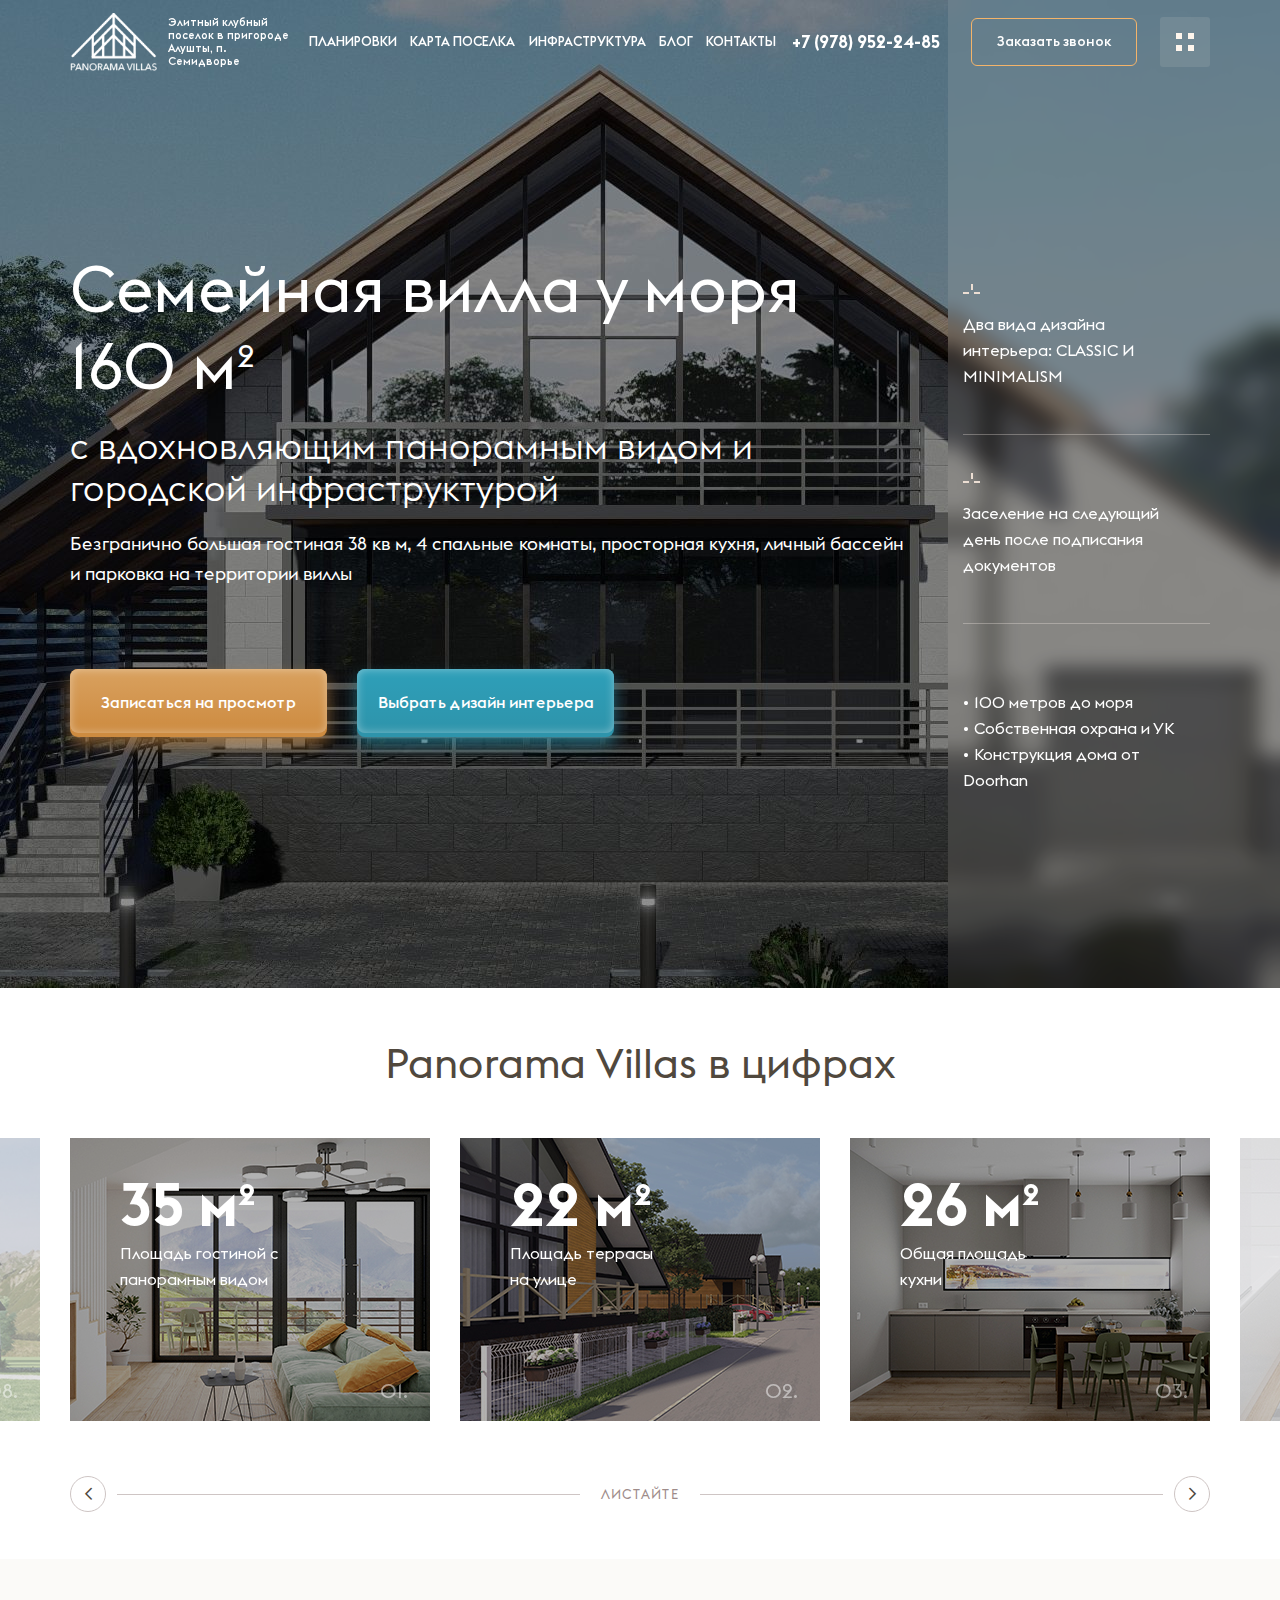
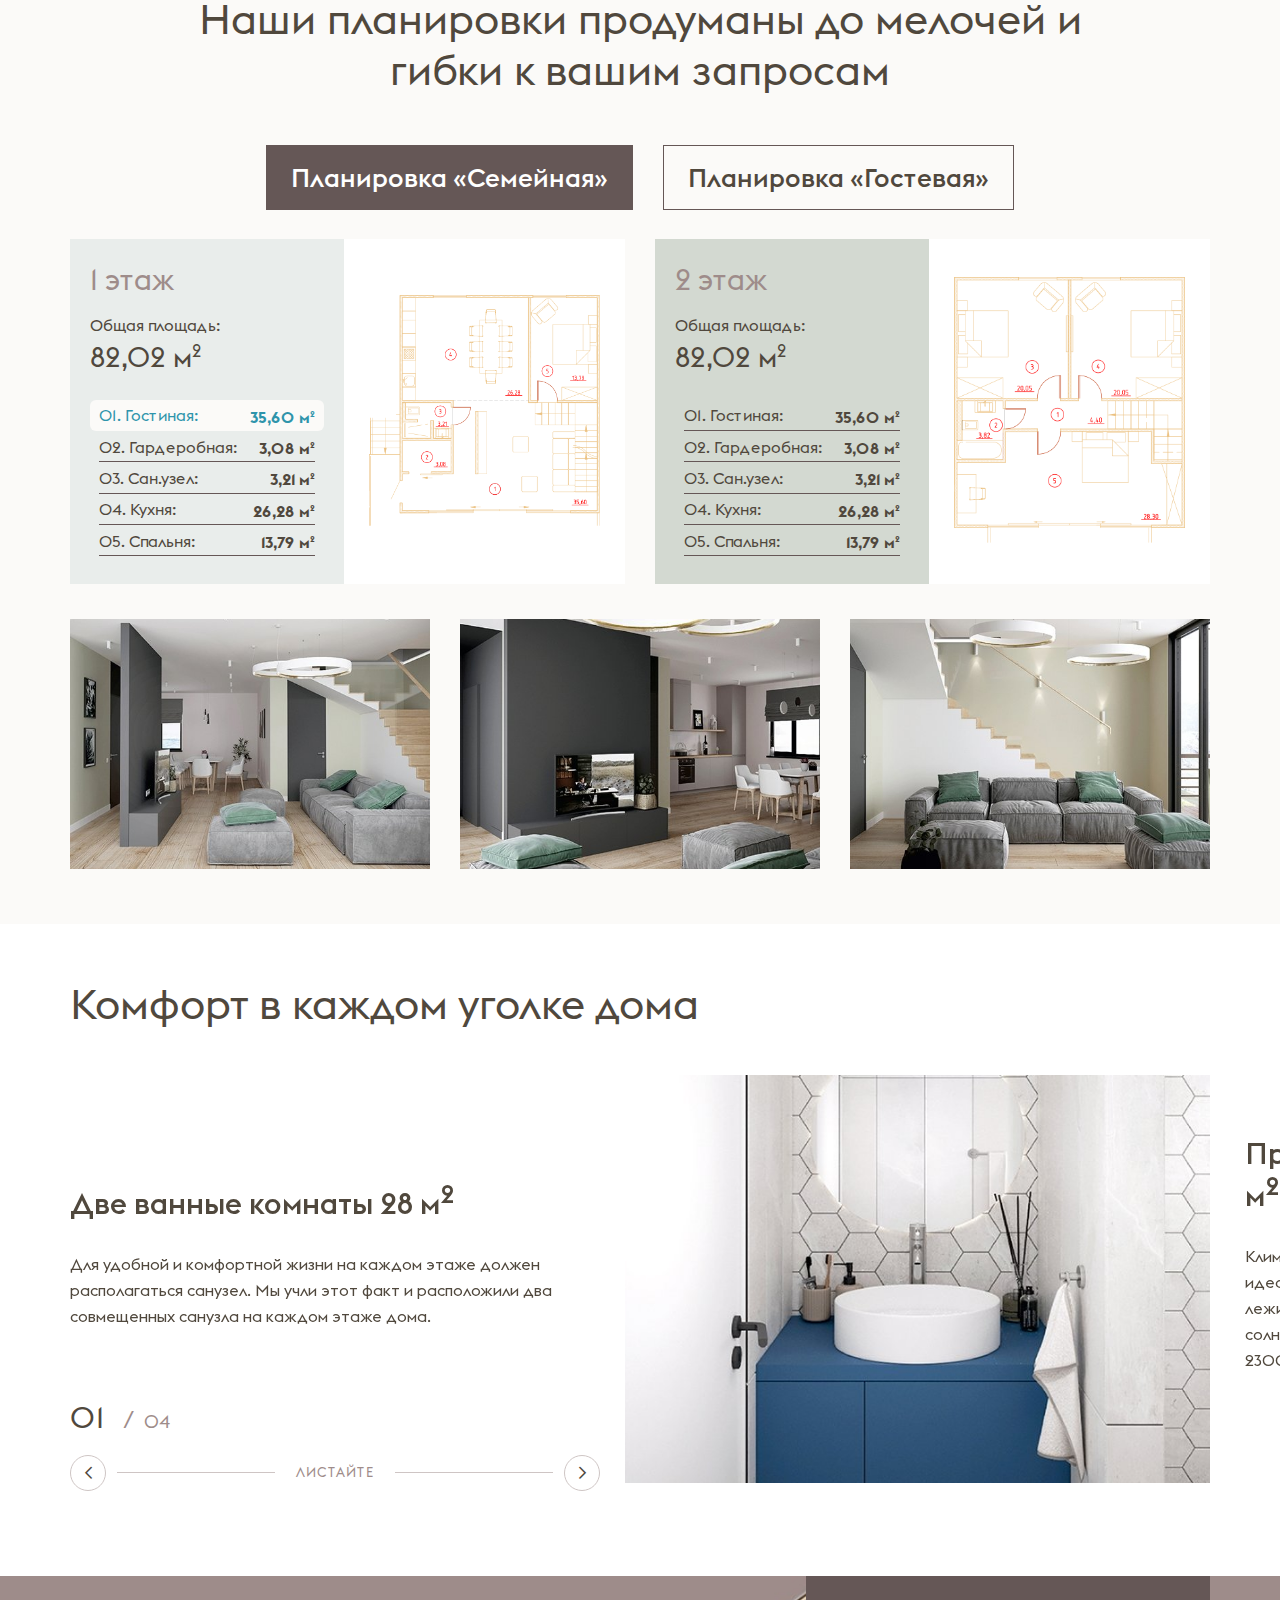
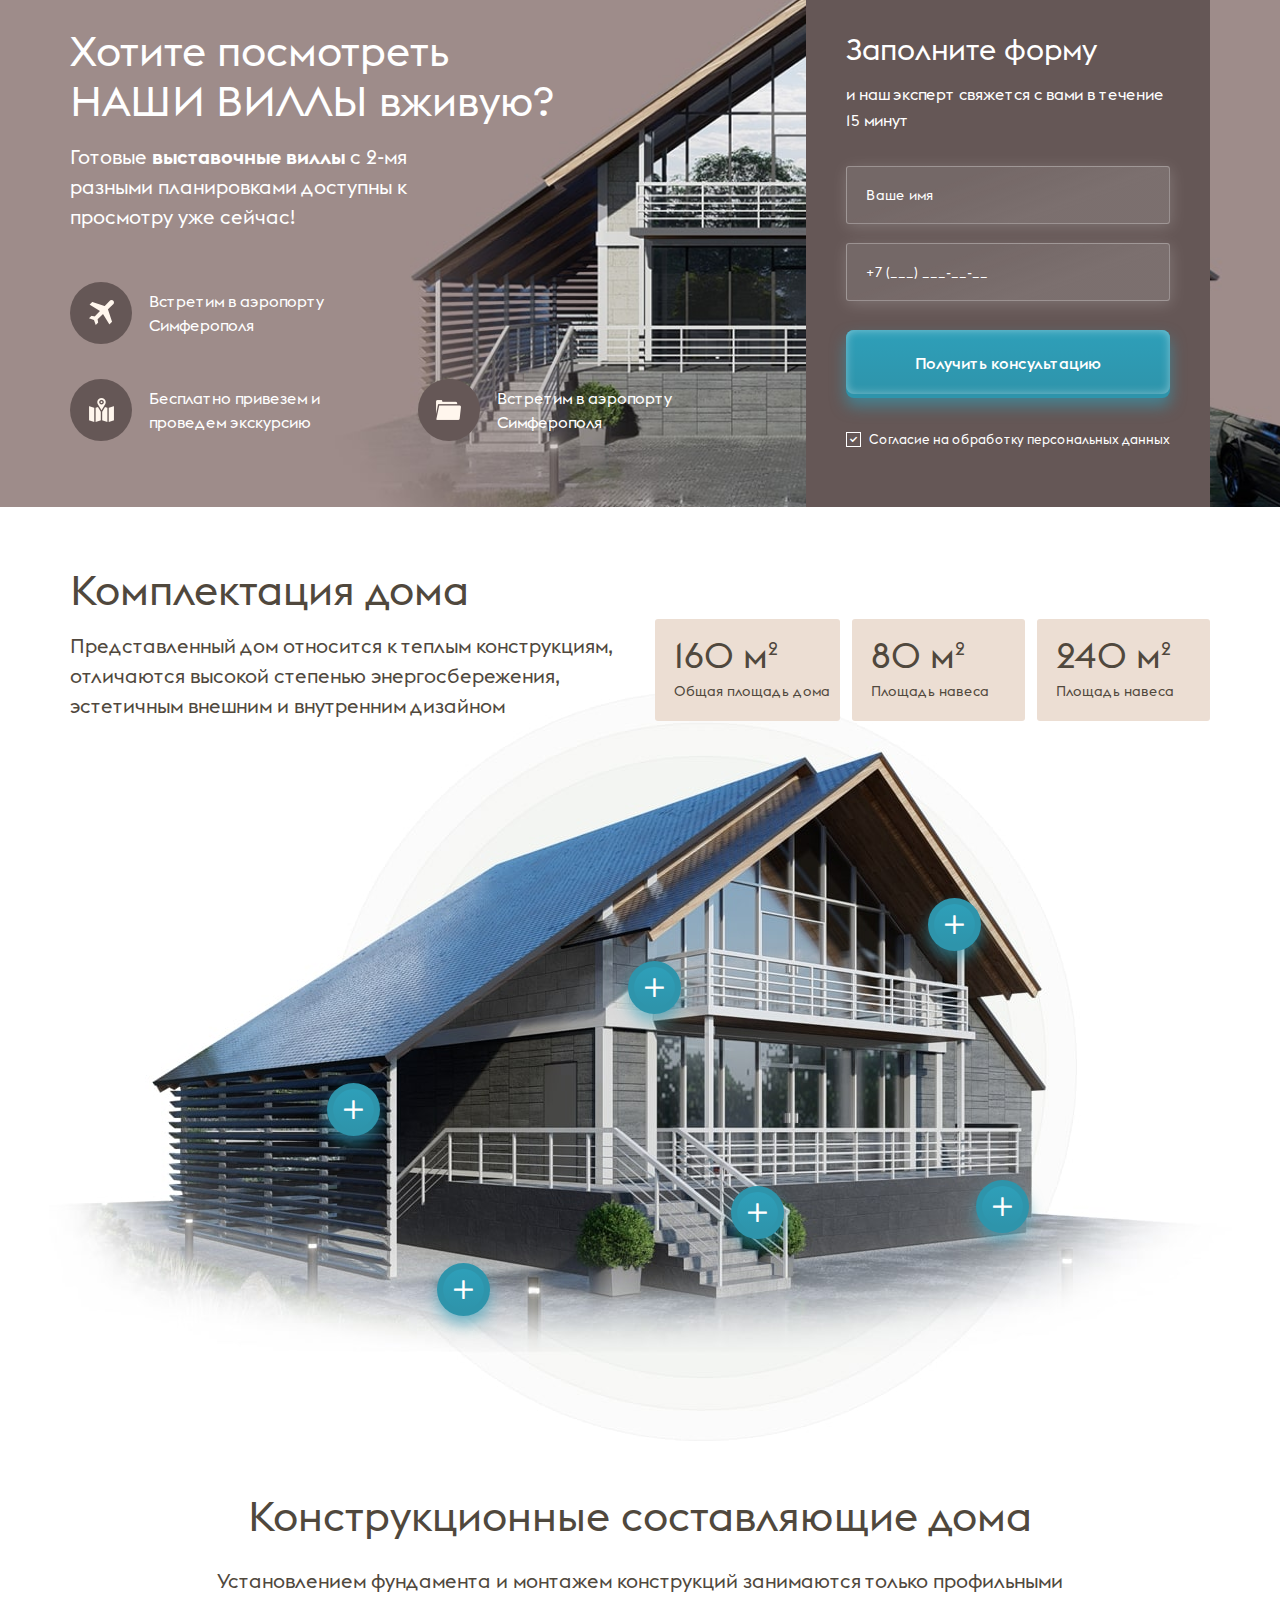
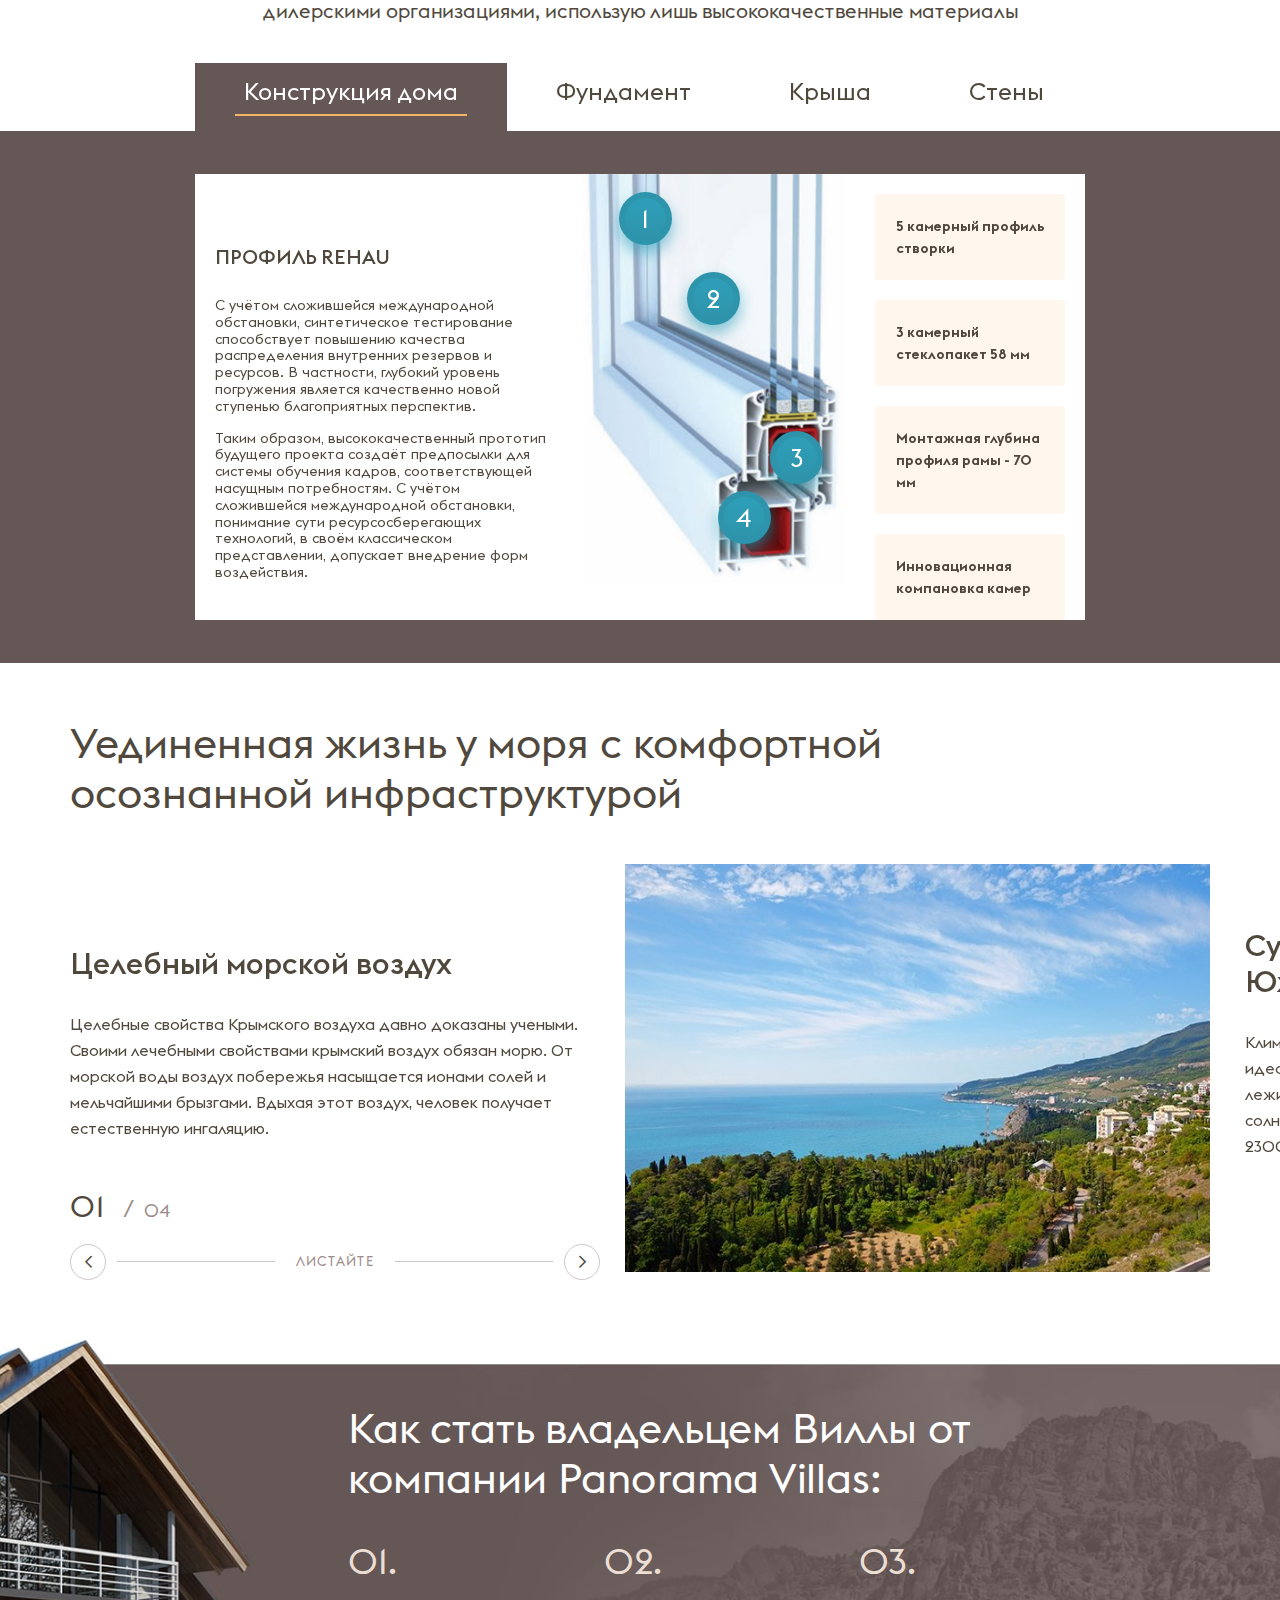
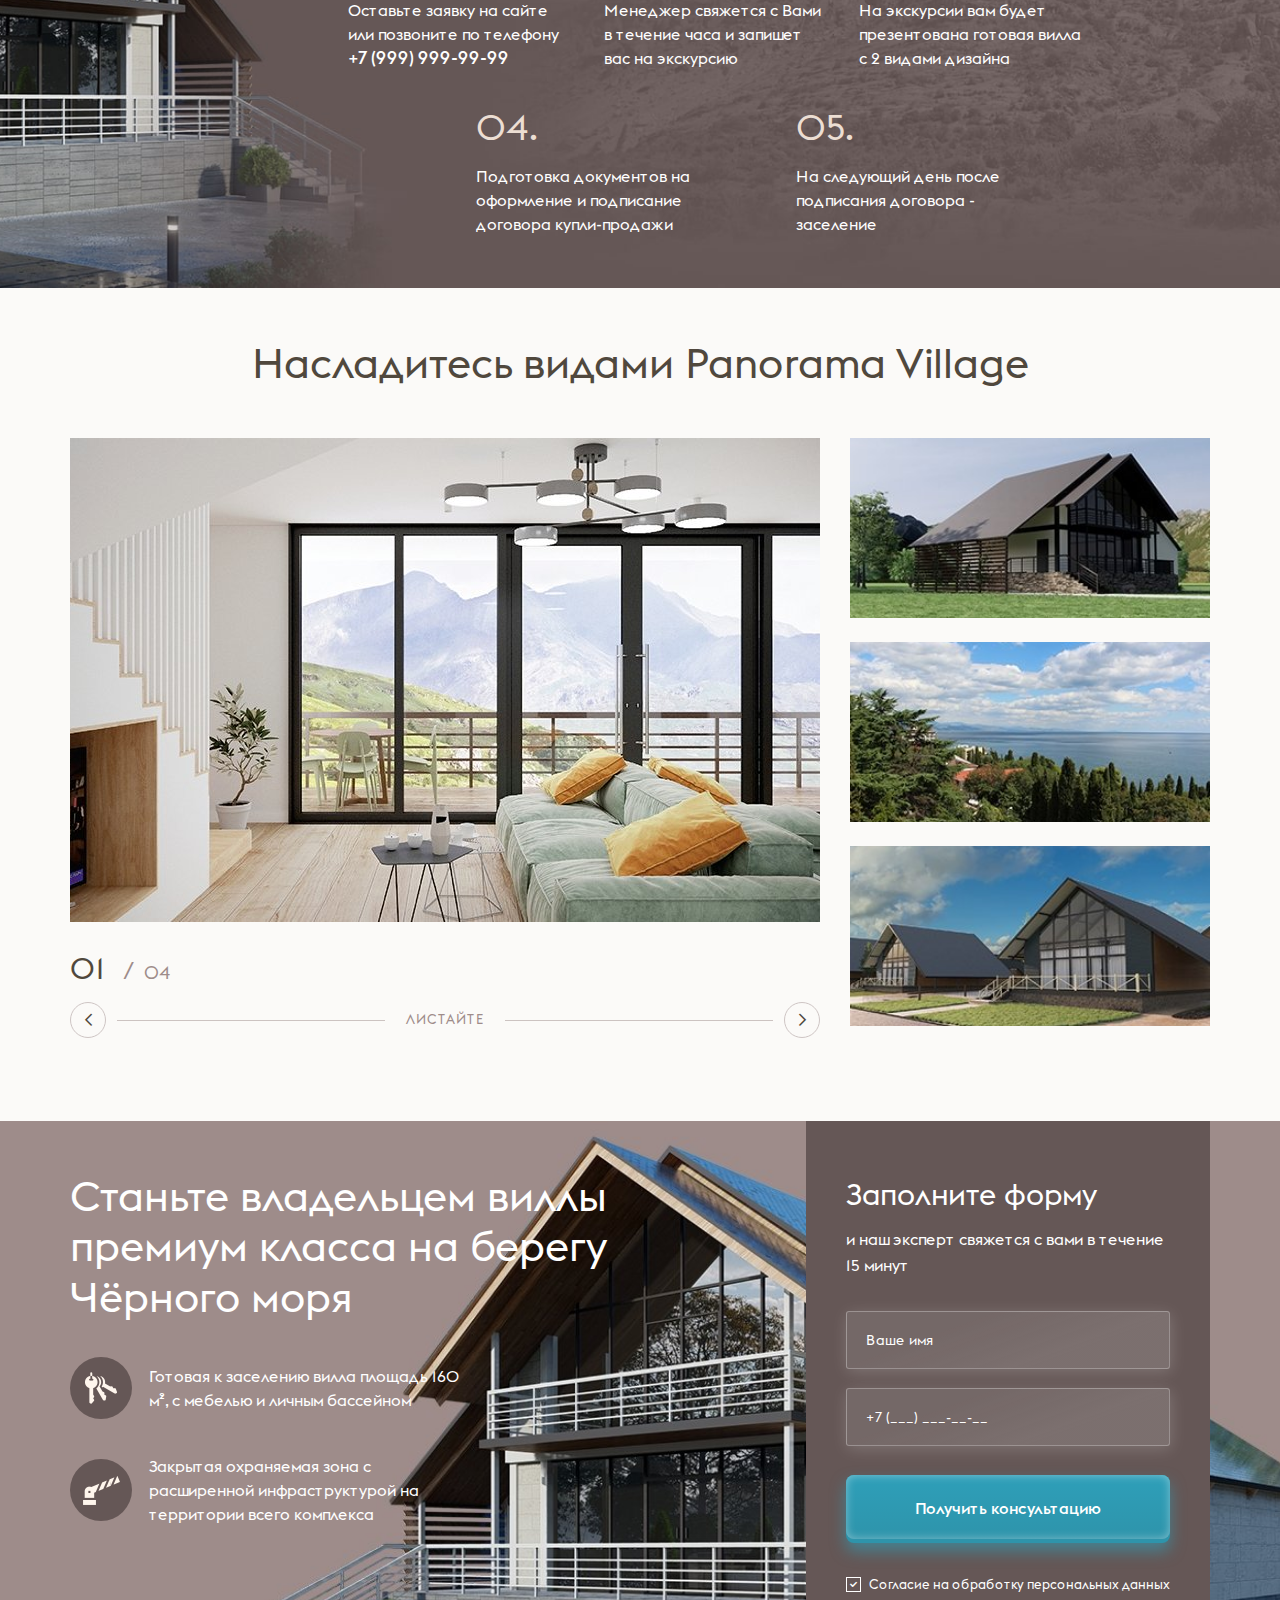
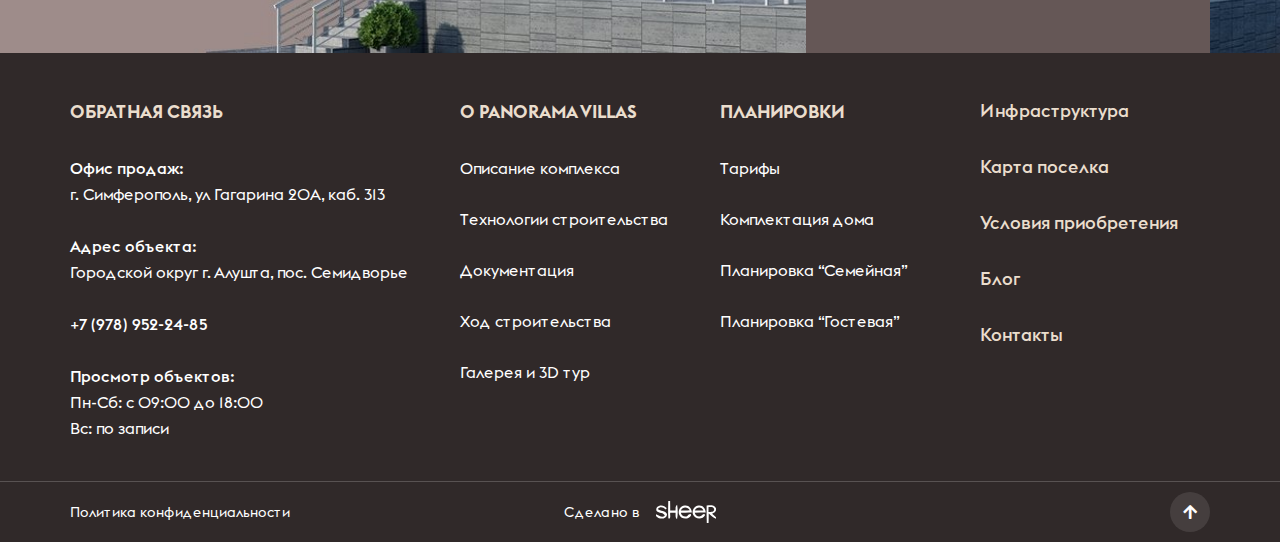
==== infrastructure.html @ 4f62ec27 "Add files via upload" ====
<!DOCTYPE html>
<!--[if lt IE 7]><html lang="ru" class="lt-ie9 lt-ie8 lt-ie7"><![endif]-->
<!--[if IE 7]><html lang="ru" class="lt-ie9 lt-ie8"><![endif]-->
<!--[if IE 8]><html lang="ru" class="lt-ie9"><![endif]-->
<!--[if gt IE 8]><!-->
<html lang="ru">
<!--<![endif]-->
<head>
	<meta charset="utf-8" />
	<title>Заголовок</title>
	<meta name="description" content="" />
	<meta http-equiv="X-UA-Compatible" content="IE=edge" />
	<meta name="viewport" content="width=device-width, initial-scale=1.0" />
	<link rel="shortcut icon" href="favicon.png" />
	<link rel="stylesheet" href="libs/bootstrap/bootstrap-grid.css" />
	<link rel="stylesheet" href="libs/fontawesome-free-5.12.0-web/css/all.min.css" />
	<link rel="stylesheet" href="libs/fancybox/jquery.fancybox.css" />
	<link rel="stylesheet" href="libs/countdown/jquery.countdown.css" />
	<link rel="stylesheet" href="libs/slick-1.5.9/slick/slick.css" />
	<link rel="stylesheet" href="libs/slick-1.5.9/slick/slick-theme.css" />
	<link rel="stylesheet" href="css/fonts.css" />
	<link rel="stylesheet" href="css/main.css?ver=1.4" />
	<link rel="stylesheet" href="css/media.css?ver=1.4" />
</head>
<body>

	<div class="wrapper">

		<header class="header default">
			<div class="container">
				<div class="header__wrap">
					<div class="logo-wrap"> 
						<a href="#" class="logo">
							<img src="img/logo.png" alt="alt">
						</a>
						<div class="logo-descr">Элитный клубный поселок в пригороде Алушты, п. Семидворье</div>
					</div>
					<ul class="menu">
						<li><a href="#">Планировки</a></li>
						<li><a href="#">Карта поселка</a></li>
						<li><a href="#">Инфраструктура</a></li>
						<li><a href="#">Блог</a></li>
						<li><a href="#">Контакты</a></li>
					</ul>
					<a href="tel:+79789522485" class="phone-main"><i class="fas fa-phone"></i>+7 (978) 952-24-85</a>
					<div class="header__right">
						<a href="#callback" class="btn-simple fancybox">Заказать звонок</a>
						<a href="#" class="btn-menu">
							<span class="btn-menu__dot"></span>
							<span class="btn-menu__dot"></span>
							<span class="btn-menu__dot"></span>
							<span class="btn-menu__dot"></span>
						</a>
					</div>
				</div>
			</div>
		</header>

		<div class="billbord billbord_infrastructure">
			<div class="container">
				<div class="row align-items-center">
					<div class="col-xl-9 col-lg-8">
						<div class="billbord__left">
							<div class="title-big">Семейная вилла у моря <br>160 м<sup>2</sup></div>
							<div class="descr-big">с вдохновляющим панорамным видом и городской инфраструктурой</div>
							<div class="billbord__descr">Безгранично большая гостиная 38 кв м, 4 спальные комнаты, просторная кухня, личный бассейн и парковка на территории виллы</div>
							<div class="billbord__buttons">
								<a href="#" class="btn-main btn-main_page">Записаться на просмотр</a>
								<a href="#" class="btn-main">Выбрать дизайн интерьера</a>
							</div>
						</div>
					</div>
					<div class="col-xl-3 col-lg-4">
						<div class="billbord-sidebar">
							<div class="billbord-sidebar__item">Два вида дизайна интерьера: CLASSIC И MINIMALISM</div>
							<div class="billbord-sidebar__item">Заселение на следующий день после подписания документов</div>
							<div class="billbord-sidebar__item">
								<ul>
									<li>100 метров до моря</li>
									<li>Собственная охрана и УК</li>
									<li>Конструкция дома от Doorhan</li>
								</ul>
							</div>
						</div>
					</div>
				</div>
			</div>
		</div>

		<div class="numbers numbers_infrastructure">
			<div class="container">
				<div class="title-section title-section_center">Panorama Villas в цифрах</div>
			</div>
			<ul class="slider-numbers">
				<li>
					<div class="item-number">
						<img src="img/number3_1.jpg" alt="alt">
						<div class="item-number__content">
							<div class="item-number__title">22 м<sup>2</sup></div>
							<div class="item-number__text">Площадь террасы на улице</div>
						</div>
						<div class="item-number__number">02.</div>
					</div>
				</li>
				<li>
					<div class="item-number">
						<img src="img/number4_1.jpg" alt="alt">
						<div class="item-number__content">
							<div class="item-number__title">26 м<sup>2</sup></div>
							<div class="item-number__text">Общая площадь кухни</div>
						</div>
						<div class="item-number__number">03.</div>
					</div>
				</li>
				<li>
					<div class="item-number">
						<img src="img/number5_1.jpg" alt="alt">
						<div class="item-number__content">
							<div class="item-number__title">2</div>
							<div class="item-number__text">Санузла, по одному на каждом этаже</div>
						</div>
						<div class="item-number__number">04.</div>
					</div>
				</li>
				<li>
					<div class="item-number">
						<img src="img/number1.jpg" alt="alt">
						<div class="item-number__content">
							<div class="item-number__title">160 м<sup>2</sup></div>
							<div class="item-number__text">Площадь каждой виллы</div>
						</div>
						<div class="item-number__number">05.</div>
					</div>
				</li>
				<li>
					<div class="item-number">
						<img src="img/number1.jpg" alt="alt">
						<div class="item-number__content">
							<div class="item-number__title">18 <span>га</span></div>
							<div class="item-number__text">Общая площадь посёлка</div>
						</div>
						<div class="item-number__number">06.</div>
					</div>
				</li>
				<li>
					<div class="item-number">
						<img src="img/number1.jpg" alt="alt">
						<div class="item-number__content">
							<div class="item-number__title">18 <span>га</span></div>
							<div class="item-number__text">Общая площадь посёлка</div>
						</div>
						<div class="item-number__number">07.</div>
					</div>
				</li>
				<li>
					<div class="item-number">
						<img src="img/number1_1.jpg" alt="alt">
						<div class="item-number__content">
							<div class="item-number__title">160 м<sup>2</sup></div>
							<div class="item-number__text">Площадь каждой виллы</div>
						</div>
						<div class="item-number__number">08.</div>
					</div>
				</li>
				<li>
					<div class="item-number">
						<img src="img/number2_1.jpg" alt="alt">
						<div class="item-number__content">
							<div class="item-number__title">35 м<sup>2</sup></div>
							<div class="item-number__text">Площадь гостиной с панорамным видом</div>
						</div>
						<div class="item-number__number">01.</div>
					</div>
				</li>
			</ul>
			<div class="controls-slider">
				<div class="controls-slider__line"></div>
				<div class="controls-slider__text">Листайте</div>
				<div class="controls-slider__line"></div>
			</div>
		</div>

		<div class="layout layout_infrastructure">
			<div class="container">
				<div class="title-section title-section_center">Наши планировки продуманы до мелочей и гибки к вашим запросам</div>
				<ul class="tabs-layout">
					<li class="active"><a href="#tab_layout1">Планировка «Семейная»</a></li>
					<li><a href="#tab_layout2">Планировка «Гостевая»</a></li>
				</ul>
				<div class="tab-container-layout">
					<div class="tab-pane-layout" id="tab_layout1">
						<div class="row">
							<div class="col-lg-6">
								<div class="item-layout">
									<div class="item-layout__info">
										<div class="item-layout__title">1 этаж</div>
										<div class="item-layout__descr">Общая площадь:</div>
										<div class="item-layout__value">82,02 м<sup>2</sup></div>
										<div class="feature-layout active">
											<span>01. Гостиная:</span>
											<strong>35,60 м<sup>2</sup></strong>
										</div>
										<div class="feature-layout">
											<span>02. Гардеробная:</span>
											<strong>3,08 м<sup>2</sup></strong>
										</div>
										<div class="feature-layout">
											<span>03. Сан.узел:</span>
											<strong>3,21 м<sup>2</sup></strong>
										</div>
										<div class="feature-layout">
											<span>04. Кухня:</span>
											<strong>26,28 м<sup>2</sup></strong>
										</div>
										<div class="feature-layout">
											<span>05. Спальня:</span>
											<strong>13,79 м<sup>2</sup></strong>
										</div>
									</div>
									<div class="item-layout__image">
										<img src="img/layout1.png" alt="alt">
									</div>
								</div>
							</div>
							<div class="col-lg-6">
								<div class="item-layout item-layout_right">
									<div class="item-layout__info">
										<div class="item-layout__title">2 этаж</div>
										<div class="item-layout__descr">Общая площадь:</div>
										<div class="item-layout__value">82,02 м<sup>2</sup></div>
										<div class="feature-layout">
											<span>01. Гостиная:</span>
											<strong>35,60 м<sup>2</sup></strong>
										</div>
										<div class="feature-layout">
											<span>02. Гардеробная:</span>
											<strong>3,08 м<sup>2</sup></strong>
										</div>
										<div class="feature-layout">
											<span>03. Сан.узел:</span>
											<strong>3,21 м<sup>2</sup></strong>
										</div>
										<div class="feature-layout">
											<span>04. Кухня:</span>
											<strong>26,28 м<sup>2</sup></strong>
										</div>
										<div class="feature-layout">
											<span>05. Спальня:</span>
											<strong>13,79 м<sup>2</sup></strong>
										</div>
									</div>
									<div class="item-layout__image">
										<img src="img/layout2.png" alt="alt">
									</div>
								</div>
							</div>
						</div>
					</div>
					<div class="tab-pane-layout" id="tab_layout2">
						<div class="row">
							<div class="col-lg-6">
								<div class="item-layout">
									<div class="item-layout__info">
										<div class="item-layout__title">1 этаж</div>
										<div class="item-layout__descr">Общая площадь:</div>
										<div class="item-layout__value">82,02 м<sup>2</sup></div>
										<div class="feature-layout active">
											<span>01. Гостиная:</span>
											<strong>35,60 м<sup>2</sup></strong>
										</div>
										<div class="feature-layout">
											<span>02. Гардеробная:</span>
											<strong>3,08 м<sup>2</sup></strong>
										</div>
										<div class="feature-layout">
											<span>03. Сан.узел:</span>
											<strong>3,21 м<sup>2</sup></strong>
										</div>
										<div class="feature-layout">
											<span>04. Кухня:</span>
											<strong>26,28 м<sup>2</sup></strong>
										</div>
										<div class="feature-layout">
											<span>05. Спальня:</span>
											<strong>13,79 м<sup>2</sup></strong>
										</div>
									</div>
									<div class="item-layout__image">
										<img src="img/layout1.png" alt="alt">
									</div>
								</div>
							</div>
							<div class="col-lg-6">
								<div class="item-layout item-layout_right">
									<div class="item-layout__info">
										<div class="item-layout__title">2 этаж</div>
										<div class="item-layout__descr">Общая площадь:</div>
										<div class="item-layout__value">82,02 м<sup>2</sup></div>
										<div class="feature-layout">
											<span>01. Гостиная:</span>
											<strong>35,60 м<sup>2</sup></strong>
										</div>
										<div class="feature-layout">
											<span>02. Гардеробная:</span>
											<strong>3,08 м<sup>2</sup></strong>
										</div>
										<div class="feature-layout">
											<span>03. Сан.узел:</span>
											<strong>3,21 м<sup>2</sup></strong>
										</div>
										<div class="feature-layout">
											<span>04. Кухня:</span>
											<strong>26,28 м<sup>2</sup></strong>
										</div>
										<div class="feature-layout">
											<span>05. Спальня:</span>
											<strong>13,79 м<sup>2</sup></strong>
										</div>
									</div>
									<div class="item-layout__image">
										<img src="img/layout2.png" alt="alt">
									</div>
								</div>
							</div>
						</div>
					</div>
				</div>
				<ul class="slider-images">
					<li>
						<a href="img/slide_image1.jpg" class="slider-images__item fancybox" rel="group_image1">
							<img src="img/slide_image1.jpg" alt="alt">
						</a>
					</li>
					<li>
						<a href="img/slide_image1.jpg" class="slider-images__item fancybox" rel="group_image1">
							<img src="img/slide_image2.jpg" alt="alt">
						</a>
					</li>
					<li>
						<a href="img/slide_image1.jpg" class="slider-images__item fancybox" rel="group_image1">
							<img src="img/slide_image3.jpg" alt="alt">
						</a>
					</li>
				</ul>
			</div>
		</div>

		<div class="environment">
			<div class="container">
				<div class="title-section">Комфорт в каждом уголке дома</div>
			</div>
			<ul class="slider-environment">
				<li>
					<div class="item-environment">
						<div class="item-environment__left">
							<div class="item-environment__title">Две ванные комнаты 28 м<sup>2</sup></div>
							<p>Для удобной и комфортной жизни на каждом этаже должен располагаться санузел. Мы учли этот факт и расположили два совмещенных санузла на каждом этаже дома.</p>
						</div>
						<div class="item-environment__image">
							<img src="img/environment1_1.jpg" alt="alt">
						</div>
					</div>
				</li>
				<li>
					<div class="item-environment">
						<div class="item-environment__left">
							<div class="item-environment__title">Просторная большая гостиная 38 м<sup>2</sup></div>
							<p>Климат предгорий Крыма, сочетаясь с морским, создаёт идеальное сочетание, похожее на средиземноморское. Алушка лежит на одной широте со знаменитыми курортами Италии, а солнца здесь столько же, сколько в Ницце или Каннах, – около 2300 часов в году!</p>
						</div>
						<div class="item-environment__image">
							<img src="img/environment1_1.jpg" alt="alt">
						</div>
					</div>
				</li>
				<li>
					<div class="item-environment">
						<div class="item-environment__left">
							<div class="item-environment__title">Две ванные комнаты 28 м<sup>2</sup></div>
							<p>Для удобной и комфортной жизни на каждом этаже должен располагаться санузел. Мы учли этот факт и расположили два совмещенных санузла на каждом этаже дома.</p>
						</div>
						<div class="item-environment__image">
							<img src="img/environment1_1.jpg" alt="alt">
						</div>
					</div>
				</li>
				<li>
					<div class="item-environment">
						<div class="item-environment__left">
							<div class="item-environment__title">Просторная большая гостиная 38 м<sup>2</sup></div>
							<p>Климат предгорий Крыма, сочетаясь с морским, создаёт идеальное сочетание, похожее на средиземноморское. Алушка лежит на одной широте со знаменитыми курортами Италии, а солнца здесь столько же, сколько в Ницце или Каннах, – около 2300 часов в году!</p>
						</div>
						<div class="item-environment__image">
							<img src="img/environment1_1.jpg" alt="alt">
						</div>
					</div>
				</li>
			</ul>
			<div class="bottom-slider"></div>
			<div class="controls-slider">
				<div class="controls-slider__line"></div>
				<div class="controls-slider__text">Листайте</div>
				<div class="controls-slider__line"></div>
			</div>
		</div>

		<div class="tour">
			<div class="container">
				<div class="row">
					<div class="col-xl-8 col-lg-7">
						<div class="tour__left">
							<div class="title-section">Хотите посмотреть <br><span>наши виллы</span> вживую?</div>
							<div class="title-min">Готовые <strong>выставочные виллы</strong> с 2-мя разными планировками доступны к просмотру уже сейчас!</div>
							<div class="row">
								<div class="col-sm-6">
									<div class="item-tour"><div class="item-tour__icon"><img src="img/ic_tour1.png" alt="alt"></div>Встретим в аэропорту Симферополя</div>
								</div>
								<div class="col-sm-6"></div>
								<div class="col-sm-6">
									<div class="item-tour"><div class="item-tour__icon"><img src="img/ic_tour2.png" alt="alt"></div>Бесплатно привезем и проведем экскурсию</div>
								</div>
								<div class="col-sm-6">
									<div class="item-tour"><div class="item-tour__icon"><img src="img/ic_tour3.png" alt="alt"></div>Встретим в аэропорту Симферополя</div>
								</div>
							</div>
						</div>
					</div>
					<div class="col-xl-4 col-lg-5">
						<div class="form-page form-page_main">
							<div class="title-form">Заполните форму</div>
							<div class="descr-form">и наш эксперт свяжется с вами в течение 15 минут</div>
							<form>
								<div class="item-form">
									<input type="text" placeholder="Ваше имя" required="required">
								</div>
								<div class="item-form">
									<input type="text" placeholder="+7 (___) ___-__-__" class="input-phone" required="required">
								</div>
								<button class="btn-main">Получить консультацию</button>
								<div class="checkbox-wrap">
									<div class="checkbox">
										<label>
											<input type="checkbox" required="required" checked="checked" />
											<span>Согласие на обработку персональных данных</span>
										</label>
									</div>
								</div>
							</form>
						</div>
					</div>
				</div>
			</div>
		</div>

		<div class="equipment">
			<div class="container">
				<div class="equipment__head">
					<div class="equipment__left">
						<div class="title-section">Комплектация дома</div>
						<div class="title-min">Представленный дом относится к теплым конструкциям, отличаются высокой степенью энергосбережения, эстетичным внешним и внутренним дизайном</div>
					</div>
					<div class="equipment-unints">
						<div class="unint-equipment">
							<div class="unint-equipment__title">160 м<sup>2</sup></div>
							<div>Общая площадь дома</div>
						</div>
						<div class="unint-equipment">
							<div class="unint-equipment__title">80 м<sup>2</sup></div>
							<div>Площадь навеса</div>
						</div>
						<div class="unint-equipment">
							<div class="unint-equipment__title">240 м<sup>2</sup></div>
							<div>Площадь навеса</div>
						</div>
					</div>
				</div>
				<div class="equipment-block">
					<div class="item-equipment item-equipment_1">
						<div class="item-equipment__icon"><i class="fal fa-plus"></i></div>
						<div class="item-equipment__content">Кровельные сэндвич панели DoorHan</div>
					</div>
					<div class="item-equipment item-equipment_2">
						<div class="item-equipment__icon"><i class="fal fa-plus"></i></div>
						<div class="item-equipment__content">Кровельные сэндвич панели DoorHan</div>
					</div>
					<div class="item-equipment item-equipment_3">
						<div class="item-equipment__icon"><i class="fal fa-plus"></i></div>
						<div class="item-equipment__content">Кровельные сэндвич панели DoorHan</div>
					</div>
					<div class="item-equipment item-equipment_4">
						<div class="item-equipment__icon"><i class="fal fa-plus"></i></div>
						<div class="item-equipment__content">Кровельные сэндвич панели DoorHan</div>
					</div>
					<div class="item-equipment item-equipment_5">
						<div class="item-equipment__icon"><i class="fal fa-plus"></i></div>
						<div class="item-equipment__content">Кровельные сэндвич панели DoorHan</div>
					</div>
					<div class="item-equipment item-equipment_6">
						<div class="item-equipment__icon"><i class="fal fa-plus"></i></div>
						<div class="item-equipment__content">Кровельные сэндвич панели DoorHan</div>
					</div>
					<img src="img/equipment.jpg" alt="alt">
				</div>
			</div>
		</div>

		<div class="construction">
			<div class="container container_min">
				<div class="title-section title-section_center">Конструкционные составляющие дома</div>
				<div class="title-min title-min_center">Установлением фундамента и монтажем конструкций занимаются только профильными дилерскими организациями, использую лишь высококачественные материалы</div>
				<ul class="nav-construction">
					<li>
						<div class="nav-construction__item"><span>Конструкция дома</span></div>
					</li>
					<li>
						<div class="nav-construction__item"><span>Фундамент</span></div>
					</li>
					<li>
						<div class="nav-construction__item"><span>Крыша</span></div>
					</li>
					<li>
						<div class="nav-construction__item"><span>Стены</span></div>
					</li>
					<li>
						<div class="nav-construction__item"><span>Окна</span></div>
					</li>
				</ul>
			</div>
			<div class="construction__bottom">
				<div class="container container_min">
					<ul class="for-construction">
						<li>
							<div class="for-construction__item">
								<div class="row">
									<div class="col-lg-5">
										<div class="title-min">Профиль Rehau</div>
										<p>С учётом сложившейся международной обстановки, синтетическое тестирование способствует повышению качества распределения внутренних резервов и ресурсов. В частности, глубокий уровень погружения является качественно новой ступенью благоприятных перспектив. </p>
										<p>Таким образом, высококачественный прототип будущего проекта создаёт предпосылки для системы обучения кадров, соответствующей насущным потребностям. С учётом сложившейся международной обстановки, понимание сути ресурсосберегающих технологий, в своём классическом представлении, допускает внедрение форм воздействия.</p>
									</div>
									<div class="col-lg-4 col-md-6">
										<div class="for-construction__image">
											<img src="img/construct1.jpg" alt="alt">
											<div class="item-construction" id="item-construction_1">
												<div class="item-construction__icon">1</div>
											</div>
											<div class="item-construction" id="item-construction_2">
												<div class="item-construction__icon">2</div>
											</div>
											<div class="item-construction" id="item-construction_3">
												<div class="item-construction__icon">3</div>
											</div>
											<div class="item-construction" id="item-construction_4">
												<div class="item-construction__icon">4</div>
											</div>
										</div>
									</div>
									<div class="col-lg-3 col-md-6">
										<div class="construction-unit construction-unit_1" data-id="item-construction_1"><span>1.</span>5 камерный профиль створки</div>
										<div class="construction-unit construction-unit_2" data-id="item-construction_2"><span>2.</span>3 камерный стеклопакет 58 мм</div>
										<div class="construction-unit construction-unit_3" data-id="item-construction_3"><span>3.</span>Монтажная глубина профиля рамы - 70 мм</div>
										<div class="construction-unit construction-unit_4" data-id="item-construction_4"><span>4.</span>Инновационная компановка камер</div>
									</div>
								</div>
							</div>
						</li>
						<li>
							<div class="for-construction__item">
								<div class="row">
									<div class="col-lg-5">
										<div class="title-min">Профиль Rehau</div>
										<p>С учётом сложившейся международной обстановки, синтетическое тестирование способствует повышению качества распределения внутренних резервов и ресурсов. В частности, глубокий уровень погружения является качественно новой ступенью благоприятных перспектив. </p>
										<p>Таким образом, высококачественный прототип будущего проекта создаёт предпосылки для системы обучения кадров, соответствующей насущным потребностям. С учётом сложившейся международной обстановки, понимание сути ресурсосберегающих технологий, в своём классическом представлении, допускает внедрение форм воздействия.</p>
									</div>
									<div class="col-lg-4 col-md-6">
										<div class="for-construction__image">
											<img src="img/construct1.jpg" alt="alt">
											<div class="item-construction" id="item-construction_1">
												<div class="item-construction__icon">1</div>
											</div>
											<div class="item-construction" id="item-construction_2">
												<div class="item-construction__icon">2</div>
											</div>
											<div class="item-construction" id="item-construction_3">
												<div class="item-construction__icon">3</div>
											</div>
											<div class="item-construction" id="item-construction_4">
												<div class="item-construction__icon">4</div>
											</div>
										</div>
									</div>
									<div class="col-lg-3 col-md-6">
										<div class="construction-unit construction-unit_1" data-id="item-construction_1"><span>1.</span>5 камерный профиль створки</div>
										<div class="construction-unit construction-unit_2" data-id="item-construction_2"><span>2.</span>3 камерный стеклопакет 58 мм</div>
										<div class="construction-unit construction-unit_3" data-id="item-construction_3"><span>3.</span>Монтажная глубина профиля рамы - 70 мм</div>
										<div class="construction-unit construction-unit_4" data-id="item-construction_4"><span>4.</span>Инновационная компановка камер</div>
									</div>
								</div>
							</div>
						</li>
						<li>
							<div class="for-construction__item">
								<div class="row">
									<div class="col-lg-5">
										<div class="title-min">Профиль Rehau</div>
										<p>С учётом сложившейся международной обстановки, синтетическое тестирование способствует повышению качества распределения внутренних резервов и ресурсов. В частности, глубокий уровень погружения является качественно новой ступенью благоприятных перспектив. </p>
										<p>Таким образом, высококачественный прототип будущего проекта создаёт предпосылки для системы обучения кадров, соответствующей насущным потребностям. С учётом сложившейся международной обстановки, понимание сути ресурсосберегающих технологий, в своём классическом представлении, допускает внедрение форм воздействия.</p>
									</div>
									<div class="col-lg-4 col-md-6">
										<div class="for-construction__image">
											<img src="img/construct1.jpg" alt="alt">
											<div class="item-construction" id="item-construction_1">
												<div class="item-construction__icon">1</div>
											</div>
											<div class="item-construction" id="item-construction_2">
												<div class="item-construction__icon">2</div>
											</div>
											<div class="item-construction" id="item-construction_3">
												<div class="item-construction__icon">3</div>
											</div>
											<div class="item-construction" id="item-construction_4">
												<div class="item-construction__icon">4</div>
											</div>
										</div>
									</div>
									<div class="col-lg-3 col-md-6">
										<div class="construction-unit construction-unit_1" data-id="item-construction_1"><span>1.</span>5 камерный профиль створки</div>
										<div class="construction-unit construction-unit_2" data-id="item-construction_2"><span>2.</span>3 камерный стеклопакет 58 мм</div>
										<div class="construction-unit construction-unit_3" data-id="item-construction_3"><span>3.</span>Монтажная глубина профиля рамы - 70 мм</div>
										<div class="construction-unit construction-unit_4" data-id="item-construction_4"><span>4.</span>Инновационная компановка камер</div>
									</div>
								</div>
							</div>
						</li>
						<li>
							<div class="for-construction__item">
								<div class="row">
									<div class="col-lg-5">
										<div class="title-min">Профиль Rehau</div>
										<p>С учётом сложившейся международной обстановки, синтетическое тестирование способствует повышению качества распределения внутренних резервов и ресурсов. В частности, глубокий уровень погружения является качественно новой ступенью благоприятных перспектив. </p>
										<p>Таким образом, высококачественный прототип будущего проекта создаёт предпосылки для системы обучения кадров, соответствующей насущным потребностям. С учётом сложившейся международной обстановки, понимание сути ресурсосберегающих технологий, в своём классическом представлении, допускает внедрение форм воздействия.</p>
									</div>
									<div class="col-lg-4 col-md-6">
										<div class="for-construction__image">
											<img src="img/construct1.jpg" alt="alt">
											<div class="item-construction" id="item-construction_1">
												<div class="item-construction__icon">1</div>
											</div>
											<div class="item-construction" id="item-construction_2">
												<div class="item-construction__icon">2</div>
											</div>
											<div class="item-construction" id="item-construction_3">
												<div class="item-construction__icon">3</div>
											</div>
											<div class="item-construction" id="item-construction_4">
												<div class="item-construction__icon">4</div>
											</div>
										</div>
									</div>
									<div class="col-lg-3 col-md-6">
										<div class="construction-unit construction-unit_1" data-id="item-construction_1"><span>1.</span>5 камерный профиль створки</div>
										<div class="construction-unit construction-unit_2" data-id="item-construction_2"><span>2.</span>3 камерный стеклопакет 58 мм</div>
										<div class="construction-unit construction-unit_3" data-id="item-construction_3"><span>3.</span>Монтажная глубина профиля рамы - 70 мм</div>
										<div class="construction-unit construction-unit_4" data-id="item-construction_4"><span>4.</span>Инновационная компановка камер</div>
									</div>
								</div>
							</div>
						</li>
						<li>
							<div class="for-construction__item">
								<div class="row">
									<div class="col-lg-5">
										<div class="title-min">Профиль Rehau</div>
										<p>С учётом сложившейся международной обстановки, синтетическое тестирование способствует повышению качества распределения внутренних резервов и ресурсов. В частности, глубокий уровень погружения является качественно новой ступенью благоприятных перспектив. </p>
										<p>Таким образом, высококачественный прототип будущего проекта создаёт предпосылки для системы обучения кадров, соответствующей насущным потребностям. С учётом сложившейся международной обстановки, понимание сути ресурсосберегающих технологий, в своём классическом представлении, допускает внедрение форм воздействия.</p>
									</div>
									<div class="col-lg-4 col-md-6">
										<div class="for-construction__image">
											<img src="img/construct1.jpg" alt="alt">
											<div class="item-construction" id="item-construction_1">
												<div class="item-construction__icon">1</div>
											</div>
											<div class="item-construction" id="item-construction_2">
												<div class="item-construction__icon">2</div>
											</div>
											<div class="item-construction" id="item-construction_3">
												<div class="item-construction__icon">3</div>
											</div>
											<div class="item-construction" id="item-construction_4">
												<div class="item-construction__icon">4</div>
											</div>
										</div>
									</div>
									<div class="col-lg-3 col-md-6">
										<div class="construction-unit construction-unit_1" data-id="item-construction_1"><span>1.</span>5 камерный профиль створки</div>
										<div class="construction-unit construction-unit_2" data-id="item-construction_2"><span>2.</span>3 камерный стеклопакет 58 мм</div>
										<div class="construction-unit construction-unit_3" data-id="item-construction_3"><span>3.</span>Монтажная глубина профиля рамы - 70 мм</div>
										<div class="construction-unit construction-unit_4" data-id="item-construction_4"><span>4.</span>Инновационная компановка камер</div>
									</div>
								</div>
							</div>
						</li>
					</ul>
				</div>
			</div>
		</div>

		<div class="environment">
			<div class="container">
				<div class="title-section">Уединенная жизнь у моря с комфортной осознанной инфраструктурой</div>
			</div>
			<ul class="slider-environment">
				<li>
					<div class="item-environment">
						<div class="item-environment__left">
							<div class="item-environment__title">Целебный морской воздух</div>
							<p>Целебные свойства Крымского воздуха давно доказаны учеными. Своими лечебными свойствами крымский воздух обязан морю. От морской воды воздух побережья насыщается ионами солей и мельчайшими брызгами. Вдыхая этот воздух, человек получает естественную ингаляцию.</p>
						</div>
						<div class="item-environment__image">
							<img src="img/environment1.jpg" alt="alt">
						</div>
					</div>
				</li>
				<li>
					<div class="item-environment">
						<div class="item-environment__left">
							<div class="item-environment__title">Субсредиземноморский климат Южного побережья</div>
							<p>Климат предгорий Крыма, сочетаясь с морским, создаёт идеальное сочетание, похожее на средиземноморское. Алушка лежит на одной широте со знаменитыми курортами Италии, а солнца здесь столько же, сколько в Ницце или Каннах, – около 2300 часов в году!</p>
						</div>
						<div class="item-environment__image">
							<img src="img/environment1.jpg" alt="alt">
						</div>
					</div>
				</li>
				<li>
					<div class="item-environment">
						<div class="item-environment__left">
							<div class="item-environment__title">Целебный морской воздух</div>
							<p>Целебные свойства Крымского воздуха давно доказаны учеными. Своими лечебными свойствами крымский воздух обязан морю. От морской воды воздух побережья насыщается ионами солей и мельчайшими брызгами. Вдыхая этот воздух, человек получает естественную ингаляцию.</p>
						</div>
						<div class="item-environment__image">
							<img src="img/environment1.jpg" alt="alt">
						</div>
					</div>
				</li>
				<li>
					<div class="item-environment">
						<div class="item-environment__left">
							<div class="item-environment__title">Субсредиземноморский климат Южного побережья</div>
							<p>Климат предгорий Крыма, сочетаясь с морским, создаёт идеальное сочетание, похожее на средиземноморское. Алушка лежит на одной широте со знаменитыми курортами Италии, а солнца здесь столько же, сколько в Ницце или Каннах, – около 2300 часов в году!</p>
						</div>
						<div class="item-environment__image">
							<img src="img/environment1.jpg" alt="alt">
						</div>
					</div>
				</li>
			</ul>
			<div class="bottom-slider"></div>
			<div class="controls-slider">
				<div class="controls-slider__line"></div>
				<div class="controls-slider__text">Листайте</div>
				<div class="controls-slider__line"></div>
			</div>
		</div>

		<div class="steps">
			<div class="container container_min">
				<div class="row">
					<div class="col-lg-10 offset-lg-2">
						<div class="title-section">Как стать владельцем Виллы от компании Panorama Villas:</div>
						<div class="row row_steps">
							<div class="col-md-4 col-6">
								<div class="item-step">
									<div class="item-step__number">01.</div>
									<p>Оставьте заявку на сайте или позвоните по телефону <a href="tel:+79999999999">+7 (999) 999-99-99</a></p>
								</div>
							</div>
							<div class="col-md-4 col-6">
								<div class="item-step">
									<div class="item-step__number">02.</div>
									<p>Менеджер свяжется с Вами в течение часа и запишет вас на экскурсию</p>
								</div>
							</div>
							<div class="col-md-4 col-6">
								<div class="item-step">
									<div class="item-step__number">03.</div>
									<p>На экскурсии вам будет презентована готовая вилла с 2 видами дизайна</p>
								</div>
							</div>
							<div class="col-md-4 offset-md-2 col-6">
								<div class="item-step">
									<div class="item-step__number">04.</div>
									<p>Подготовка документов на оформление и подписание договора купли-продажи</p>
								</div>
							</div>
							<div class="col-md-4 offset-md-1 col-6">
								<div class="item-step">
									<div class="item-step__number">05.</div>
									<p>На следующий день после подписания договора - заселение</p>
								</div>
							</div>
						</div>
					</div>
				</div>
			</div>
		</div>

		<div class="views">
			<div class="container">
				<div class="title-section title-section_center">Насладитесь видами Panorama Village</div>
				<div class="row">
					<div class="col-lg-8">
						<ul class="slider-views">
							<li>
								<div class="slider-views__image">
									<img src="img/slide_view1.jpg" alt="alt">
								</div>
							</li>
							<li>
								<div class="slider-views__image">
									<img src="img/slide_view1.jpg" alt="alt">
								</div>
							</li>
							<li>
								<div class="slider-views__image">
									<img src="img/slide_view1.jpg" alt="alt">
								</div>
							</li>
							<li>
								<div class="slider-views__image">
									<img src="img/slide_view1.jpg" alt="alt">
								</div>
							</li>
						</ul>
						<div class="bottom-slider"></div>
						<div class="controls-slider">
							<div class="controls-slider__line"></div>
							<div class="controls-slider__text">Листайте</div>
							<div class="controls-slider__line"></div>
						</div>
					</div>
					<div class="col-lg-4 views__right">
						<a href="img/view1.jpg" class="views__image fancybox" rel="group_view1">
							<img src="img/view1.jpg" alt="alt">
						</a>
						<a href="img/view2.jpg" class="views__image fancybox" rel="group_view1">
							<img src="img/view2.jpg" alt="alt">
						</a>
						<a href="img/view3.jpg" class="views__image fancybox" rel="group_view1">
							<img src="img/view3.jpg" alt="alt">
						</a>
					</div>
				</div>
			</div>
		</div>

		<div class="tour tour_owner">
			<div class="container">
				<div class="row">
					<div class="col-xl-8 col-lg-7">
						<div class="tour__left">
							<div class="title-section">Станьте владельцем виллы премиум класса на берегу Чёрного моря</div>
							<div class="row">
								<div class="col-sm-9">
									<div class="item-tour"><div class="item-tour__icon"><img src="img/ic_tour1_1.png" alt="alt"></div>Готовая к заселению вилла площадь 160 м², с мебелью и личным бассейном</div>
									<div class="item-tour"><div class="item-tour__icon"><img src="img/ic_tour2_1.png" alt="alt"></div>Закрытая охраняемая зона с расширенной инфраструктурой на территории всего комплекса</div>
								</div>
							</div>
						</div>
					</div>
					<div class="col-xl-4 col-lg-5">
						<div class="form-page form-page_main">
							<div class="title-form">Заполните форму</div>
							<div class="descr-form">и наш эксперт свяжется с вами в течение 15 минут</div>
							<form>
								<div class="item-form">
									<input type="text" placeholder="Ваше имя" required="required">
								</div>
								<div class="item-form">
									<input type="text" placeholder="+7 (___) ___-__-__" class="input-phone" required="required">
								</div>
								<button class="btn-main">Получить консультацию</button>
								<div class="checkbox-wrap">
									<div class="checkbox">
										<label>
											<input type="checkbox" required="required" checked="checked" />
											<span>Согласие на обработку персональных данных</span>
										</label>
									</div>
								</div>
							</form>
						</div>
					</div>
				</div>
			</div>
		</div>

		<footer class="footer">
			<div class="container">
				<div class="row">
					<div class="col-lg-4">
						<div class="footer__title">Обратная связь <i class="far fa-plus"></i></div>
						<div class="footer__content">
							<p><strong>Офис продаж:</strong></p>
							<p>г. Симферополь, ул Гагарина 20А, каб. 313</p>
							<br>
							<p><strong>Адрес объекта:</strong></p>
							<p>Городской округ г. Алушта, пос. Семидворье</p>
							<br>
							<p><a href="tel:+79789522485"><strong>+7 (978) 952-24-85</strong></a></p>
							<br>
							<p><strong>Просмотр объектов:</strong></p>
							<p>Пн-Сб: с 09:00 до 18:00</p>
							<p>Вс: по записи</p>
						</div>
					</div>
					<div class="col-lg-8">
						<div class="row">
							<div class="col-lg-4">
								<div class="footer__title">О Panorama Villas <i class="far fa-plus"></i></div>
								<div class="footer__content">
									<ul class="footer__nav">
										<li><a href="#">Описание комплекса</a></li>
										<li><a href="#">Технологии строительства</a></li>
										<li><a href="#">Документация</a></li>
										<li><a href="#">Ход строительства</a></li>
										<li><a href="#">Галерея и 3D тур</a></li>
									</ul>
								</div>
							</div>
							<div class="col-lg-4">
								<div class="footer__title">планировки <i class="far fa-plus"></i></div>
								<div class="footer__content">
									<ul class="footer__nav">
										<li><a href="#">Тарифы</a></li>
										<li><a href="#">Комплектация дома</a></li>
										<li><a href="#">Планировка “Семейная”</a></li>
										<li><a href="#">Планировка “Гостевая”</a></li>
									</ul>
								</div>
							</div>
							<div class="col-lg-4">
								<div class="footer__title footer__title_mob">Услуги <i class="far fa-plus"></i></div>
								<div class="footer__content">
									<ul class="footer__nav footer__nav_big">
										<li><a href="#">Инфраструктура</a></li>
										<li><a href="#">Карта поселка</a></li>
										<li><a href="#">Условия приобретения</a></li>
										<li><a href="#">Блог</a></li>
										<li><a href="#">Контакты</a></li>
									</ul>
								</div>
							</div>
						</div>
					</div>
				</div>
			</div>
			<div class="footer__bottom">
				<div class="container">
					<div class="row align-items-center">
						<div class="col-lg-4">
							<a href="#">Политика конфиденциальности</a>
						</div>
						<div class="col-lg-4">
							<div class="create">Сделано в <img src="img/copy.svg" alt="alt"></div>
						</div>
						<div class="col-lg-4 align_right">
							<a href="#" class="btn_top default"><i class="fa fa-arrow-up"></i></a>
						</div>
					</div>
				</div>
			</div>
		</footer>
		
	</div>

	<!--[if lt IE 9]>
	<script src="libs/html5shiv/es5-shim.min.js"></script>
	<script src="libs/html5shiv/html5shiv.min.js"></script>
	<script src="libs/html5shiv/html5shiv-printshiv.min.js"></script>
	<script src="libs/respond/respond.min.js"></script>
<![endif]-->
<script src="libs/jquery/jquery-1.11.1.min.js"></script>
<script src="libs/jquery-mousewheel/jquery.mousewheel.min.js"></script>
<script src="libs/fancybox/jquery.fancybox.pack.js"></script>
<script src="libs/slick-1.5.9/slick/slick.min.js"></script>
<script src="libs/scroll2id/PageScroll2id.min.js"></script>
<script src="libs/countdown/jquery.plugin.js"></script>
<script src="libs/countdown/jquery.countdown.min.js"></script>
<script src="libs/countdown/jquery.countdown-ru.js"></script>
<script src="libs/mask/jquery.maskedinput.js"></script>
<script src="libs/jQueryFormStyler-master/jquery.formstyler.min.js"></script>
<script src="js/common.js?ver=1.4"></script>
<!-- Yandex.Metrika counter --><!-- /Yandex.Metrika counter -->
<!-- Google Analytics counter --><!-- /Google Analytics counter -->
</body>
</html>
---- css/fonts.css ----
@font-face {
	font-family: 'Euclid Flex';
	src: local('Euclid Flex Light'), local('Euclid-Flex-Light'),
	url('../fonts/EuclidFlex-Light.woff2') format('woff2'),
	url('../fonts/EuclidFlex-Light.woff') format('woff'),
	url('../fonts/EuclidFlex-Light.ttf') format('truetype');
	font-weight: 300;
	font-style: normal;
}
@font-face {
	font-family: 'Euclid Flex';
	src: local('Euclid Flex Regular'), local('Euclid-Flex-Regular'),
	url('../fonts/EuclidFlex-Regular.woff2') format('woff2'),
	url('../fonts/EuclidFlex-Regular.woff') format('woff'),
	url('../fonts/EuclidFlex-Regular.ttf') format('truetype');
	font-weight: 400;
	font-style: normal;
}
@font-face {
	font-family: 'Euclid Flex';
	src: local('Euclid Flex Medium'), local('Euclid-Flex-Medium'),
	url('../fonts/EuclidFlex-Medium.woff2') format('woff2'),
	url('../fonts/EuclidFlex-Medium.woff') format('woff'),
	url('../fonts/EuclidFlex-Medium.ttf') format('truetype');
	font-weight: 500;
	font-style: normal;
}
@font-face {
	font-family: 'Euclid Flex';
	src: local('Euclid Flex Semi Bold'), local('Euclid-Flex-Semi-Bold'),
	url('../fonts/EuclidFlex-SemiBold.woff2') format('woff2'),
	url('../fonts/EuclidFlex-SemiBold.woff') format('woff'),
	url('../fonts/EuclidFlex-SemiBold.ttf') format('truetype');
	font-weight: 600;
	font-style: normal;
}
@font-face {
	font-family: 'Euclid Flex';
	src: local('Euclid Flex Bold'), local('Euclid-Flex-Bold'),
	url('../fonts/EuclidFlex-Bold.woff2') format('woff2'),
	url('../fonts/EuclidFlex-Bold.woff') format('woff'),
	url('../fonts/EuclidFlex-Bold.ttf') format('truetype');
	font-weight: 700;
	font-style: normal;
}
---- css/main.css ----
*::-webkit-input-placeholder {
	color: #fff;
	opacity: 1;
}
*:-moz-placeholder {
	color: #fff;
	opacity: 1;
}
*::-moz-placeholder {
	color: #fff;
	opacity: 1;
}
*:-ms-input-placeholder {
	color: #fff;
	opacity: 1;
}

body input:focus:required:invalid,
body textarea:focus:required:invalid {
	
}
body input:required:valid,
body textarea:required:valid {
	
}
body {
	font-family: 'Euclid Flex';
	font-size: 16px;
	line-height: 26px;
	overflow-x: hidden;
	color: #50483d;
	margin: 0;
	background-color: #fff;
}
button {
	cursor: pointer;
}
h1,h2,h3,h4,h5,h6 {
	padding: 0;
	margin: 0;
	font-weight: normal;
}
.wrapper {
	overflow: hidden;
}
a {
	text-decoration: none;
	outline: none;
}
* {
	outline: none !important;
}
ul {
	padding: 0;
	margin: 0;
}
ul li {
	list-style-type: none;
	outline: none;
}
img {
	outline: none;
	display: block;
}
p {
	padding: 0;
	margin: 0;
}

.wrapper_page {
    padding-top: 125px;
}
.contact-unit {
	margin-bottom: 30px;
	background-color: #fbfaf8;
}
.map-contact {
	height: 450px;
}
.list-social {
	display: flex;
	align-items: center;
}
.list-social a {
	width: 35px;
	height: 35px;
	margin-right: 19px;
	color: #fff;
	border-radius: 50%;
	display: flex;
	align-items: center;
	justify-content: center;
	background-color: #33ce62;
	transition: all 0.3s;
}
.list-social li:last-child a {
	margin-right: 0;
}
.contact-unit .list-social  {
	margin-top: 20px;
	margin-bottom: 30px;
}
.contact-unit strong {
	font-weight: 500;
}
.contact-unit p a {
	color: #302929;
}
.form-page__title {
	font-size: 24px;
	padding-bottom: 30px;
	line-height: 1.2;
	text-align: center;
}
.form-page .item-form {
	padding: 0 25px;
}
.form-page {
	padding: 60px 95px;
	text-align: center;
	color: #fff;
	background-color: #655756;
}
.item-form textarea,
.item-form input {
	width: 100%;
	font-family: 'Euclid Flex';
	font-size: 14px;
	line-height: 26px;
	padding: 0 19px;
	font-weight: 400;
	color: #ffffff;
	height: 58px;
	background-color: rgba(255,255,255,0.1);
	background-image: linear-gradient(-20.0deg, rgba(246,247,247,0.06) 29%, rgba(246,247,247,0.0) 70%);
	border: 1px solid rgba(255,255,255,0.28);
	box-shadow: 1px 3px 16px 0px rgba(255,255,255,0.18);
	border-radius: 3px;
	transition: all 0.3s;
}
.item-form textarea:hover,
.item-form input:hover,
.item-form textarea:focus,
.item-form input:focus {
	box-shadow: 1px 3px 16px 0px rgba(255,255,255,0.3);
}
.item-form {
	margin-bottom: 19px;
}
.btn-main {
	padding: 0 35px;
	height: 68px;
	padding-bottom: 4px;
	display: inline-flex;
	align-items: center;
	justify-content: center;
	text-align: center;
	background-color: #2e94ab;
	box-shadow: 0px 8px 15px  rgba(46,159,185,0.6);
	border-radius: 8px;
	border: none;
	transition: all 0.3s;
	font-size: 16px;
	line-height: 1.2;
	font-weight: 500;
	color: #ffffff;
	font-family: 'Euclid Flex';
	position: relative;
	z-index: 1;
	transition: all 0.3s;
}
.btn-main::before {
	position: absolute;
	display: block;
	content: " ";
	top: 0px;
	left: 0;
	right: 0;
	bottom: 4px;
	box-shadow: inset 0px 0 10px rgba(255,255,255,0.4);
	background-image: linear-gradient(180.0deg, #2e9fb9 0%, #2e94ab 100%);
	border-radius: 8px;
	z-index: -1;
	transition: all 0.3s;
}
.btn-main:hover {
	box-shadow: 0px 8px 15px  rgba(46,159,185,1);
}
.checkbox {
	font-size: 13px;
	line-height: 1.2;
	margin-top: 30px;
	text-align: left;
}
.checkbox label input {
	position: absolute;
	z-index: -1;
	height: 1px !important;
	width: 1px !important;
	opacity: 0 !important;
	margin: 12px 2px 0 7px !important;
}
.checkbox label span {
	position: relative;
	padding: 4px 0 0 23px;
	display: block;
	cursor: pointer;
}
.checkbox label span:before {
	content: '';
	position: absolute;
	top: 4px;
	left: 0;
	width: 15px;
	height: 15px;
	border: 1px solid #ffffff;
	transition: .2s;
}
.checkbox label span:after {
	content: '';
	position: absolute;
	top: 4px;
	left: 0px;
	width: 15px;
	height: 15px;
	content: "\f00c";
	display: -webkit-flex;
	display: -moz-flex;
	display: -ms-flex;
	display: -o-flex;
	display: flex;
	align-items: center;
	justify-content: center;
	-moz-osx-font-smoothing: grayscale;
	-webkit-font-smoothing: antialiased;
	font-style: normal;
	font-variant: normal;
	text-rendering: auto;
	line-height: 1;
	font-family: "Font Awesome 5 Pro";
	font-weight: 900;
	background-image: none;
	color: #fff;
	font-size: 7px;
	opacity: 0;
	transition: .2s;
}
.checkbox label input:checked + span:after {
	opacity: 1;
}
.checkbox-wrap {
	display: flex;
	align-items: center;
	justify-content: center;
}
.checkbox-wrap .checkbox {
	white-space: nowrap;
}
.consultation {
	background-image: url(../img/bg_consultation.jpg);
	background-repeat: no-repeat;
	background-position: center;
	background-size: cover;
	background-color: #9e8c8a;
	color: #fff;
}
.consultation__title {
	font-size: 45px;
	line-height: 1.2;
	padding-bottom: 50px;
	font-weight: 500;
}
.consultation__descr {
	font-size: 30px;
	line-height: 1.2;
}
.consultation__image {
	width: 136px;
	height: 136px;
	background-color: #f3f6f7;
	border: 3px solid #ffffff;
	border-radius: 50%;
	margin: 0 auto;
	margin-bottom: 40px;
	position: relative;
}
.consultation__image img {
	height: 100%;
	width: 100%;
	object-fit: cover;
	font-family: 'object-fit: cover;';
	-webkit-transition: all 0.3s;
	-o-transition: all 0.3s;
	transition: all 0.3s;
	border-radius: 50%;
}
.consultation__image::after {
	position: absolute;
	display: block;
	content: " ";
	width: 14px;
	height: 14px;
	border-radius: 50%;
	bottom: 9px;
	right: 16px;
	background-color: #48b45a;
	border: 3px solid #ffffff;
}
.consultation_left {
	text-align: center;
}
.consultation__name {
	font-size: 20px;
	margin-bottom: 10px;
	font-weight: 500;
}
.consultation__phone {
	font-size: 18px;
	line-height: 24px;
	margin: 27px 0;
}
.consultation__phone a {
	color: #fff;
}
.consultation_left {
	max-width: 302px;
	margin: 0 auto;
}
.consultation__center {
	max-width: 560px;
	margin: 0 auto;
}
.contact-unit + .consultation {
	margin-top: 60px;
}
.contacts {
	padding-top: 20px;
	padding-bottom: 82px;
	color: #302929;
}
.contact-unit .col-lg-4 {
	padding-left: 40px;
}
.item-news {
	display: flex;
	color: #50483d;
	transition: all 0.3s;
}
.item-news__image {
	height: 278px;
	width: 51%;
	flex: none;
	display: block;
}
.item-news__image img {
	height: 100%;
	width: 100%;
	object-fit: cover;
	font-family: 'object-fit: cover;';
	-webkit-transition: all 0.3s;
	-o-transition: all 0.3s;
	transition: all 0.3s;
}
.item-news__content {
	padding-left: 25px;
	display: block;
}
.item-news__date {
	margin-bottom: 30px;
	display: block;
	width: 100%;
}
.item-news__name {
	font-size: 26px;
	line-height: 1.2;
	font-weight: 500;
	margin-bottom: 30px;
	display: block;
	width: 100%;
	transition: all 0.3s;
}
.item-news:hover .item-news__name {
	color: #917c7b;
}
.item-news__text {
	display: -webkit-box;
	-webkit-line-clamp: 3;
	-webkit-box-orient: vertical;  
	overflow: hidden;
}
.row_news > div {
	margin-bottom: 52px;
}
.pager {
	padding: 20px;
	font-size: 18px;
	line-height: 1.2;
	font-weight: 400;
	text-transform: uppercase;
	letter-spacing: 0.075em;
	color: #50483d;
	display: flex;
	align-items: center;
	justify-content: center;
	background-color: #fbfaf8;
}
.page-numbers {
	margin: 0 15px;
}
.pager a {
	color: #50483d;
	transition: all 0.3s;
}
.pager a:hover {
	color: #917c7b;
}
.prev.page-numbers,
.next.page-numbers {
	width: 36px;
	height: 36px;
	font-size: 16px;
	background-color: rgba(255,255,255,0.0);
	border: 1px solid #cec5c4;
	border-radius: 50%;
	display: flex;
	align-items: center;
	justify-content: center;
	text-align: center;
}
.prev.page-numbers {
	margin-right: 50px;
}
.next.page-numbers {
	margin-left: 50px;
}
.news-page {
	padding-top: 20px;
	padding-bottom: 45px;
}
.breadcumbs {
	padding-bottom: 40px;
	font-size: 14px;
	display: flex;
	align-items: center;
	flex-wrap: wrap;
}
.breadcumbs a {
	color: #50483d;
	border-bottom: 1px solid transparent;
	transition: all 0.3s;
}
.breadcumbs a:hover {
	border-color: #50483d;
}
.breadcumbs span {
	margin: 0 8px;
}
.sidebar-news {
	padding-left: 0;
}
.sidebar-news .item-news {
	margin-bottom: 54px;
	display: block;	
}
.sidebar-news .item-news__image {
	height: 247px;
	margin-bottom: 20px;
	width: 100%;
}
.sidebar-news .item-news__content {
	padding-top: 0;
	padding-left: 0;
	width: 100%;
}
.sidebar-news .item-news__date {
	margin-bottom: 13px;
}
.sidebar-news .item-news__name {
	margin-bottom: 0;
}
.billbord {
	min-height: 988px;
	color: #fff;
	background-image: url(../img/billbord.jpg);
	background-repeat: no-repeat;
	background-position: center;
	background-size: cover;
}
.title-big {
	font-size: 70px;
	line-height: 1.2;
}
.descr-big {
	font-size: 40px;
	line-height: 1.2;
	font-weight: 300;
}
.billbord__descr {
	padding-top: 50px;
	font-size: 18px;
	line-height: 30px;
}
.billbord__descr strong {
	font-weight: 500;
}
.billbord-sidebar {
	padding-top: 246px;
	min-height: 988px;
	position: relative;
	z-index: 1;
}
.billbord-sidebar::before {
	position: absolute;
	display: block;
	content: " ";
	width: 1000%;
	top: 0;
	left: 0;
	height: 100%;
	z-index: -1;
	background-color: rgba(255, 246, 237, 0.1);
	-webkit-backdrop-filter: blur(10px);
	backdrop-filter: blur(10px);
}
.billbord__left {
	max-width: 885px;
}
.billbord__buttons {
	margin-top: 100px;
	display: flex;
	align-items: center;
}
.billbord__buttons .btn-main {
	width: 257px;
	padding: 0 15px;
	margin-right: 30px;
}
.billbord__buttons .btn-main:last-child {
	margin-right: 0;
}
.btn-main_page::before {
	background-color: #d9a15f;
	background-image: linear-gradient(180.0deg, #d9a15f 0%, #cd8b40 100%);
}
.btn-main_page {
	background-color: #cd8b40;
	box-shadow: 0px 8px 15px 0px rgba(205,139,64,0.6);
}
.btn-main_page:hover {
	box-shadow: 0px 8px 15px 0px rgba(205,139,64,1);
}
.logo {
	display: inline-block;
}
.logo img {
	width: 119px;
	max-width: 100%;
	height: auto;
}
.logo-descr {
	font-size: 13px;
	line-height: 1.2;
	font-weight: 500;
	max-width: 170px;
}
.logo-wrap {
	display: flex;
	align-items: center;
}
.logo-wrap .logo-descr {
	margin-left: 24px;
}
.header {
	padding: 13px 0;
	color: #fff;
	position: fixed;
	top: 0;
	left: 0;
	width: 100%;
	z-index: 1000;
	transition: all 0.3s;
}
.header.fixed {
	background-color: #655756;
}
.menu {
	font-size: 15px;
	line-height: 1.2;
	padding: 0 40px;
	font-weight: 500;
	text-transform: uppercase;
	display: flex;
	align-items: center;
	justify-content: space-between;
	flex: 1;
}
.menu a {
	color: #fff;
	border-bottom: 1px solid transparent;
	display: inline-block;
	transition: all 0.3s;
}
.menu a:hover {
	border-color: #fff;
}
.header__wrap {
	display: flex;
	align-items: center;
	justify-content: space-between;
}
.billbord-sidebar__item {
	padding-top: 65px;
	padding-bottom: 45px;
	padding-right: 80px;
	margin-left: 40px;
	background-image: url(../img/ic_min.png);
	background-repeat: no-repeat;
	background-position: left 38px;
	border-top: 1px rgba(255,246,237,0.3) solid;
}
.billbord-sidebar__item:first-child {
	border: none;
}
.tour-billbord {
	height: 247px;
	width: 100%;
	margin-top: 40px;
	display: block;
	position: relative;
}
.tour-billbord img {
	height: 100%;
	width: 100%;
	object-fit: cover;
	font-family: 'object-fit: cover;';
	-webkit-transition: all 0.3s;
	-o-transition: all 0.3s;
	transition: all 0.3s;
}
.tour-billbord__text {
	position: absolute;
	top: 99px;
	left: -147px;
	width: 248px;
	text-align: center;
	padding: 16px 0;
	font-size: 14px;
	line-height: 1.2;
	background-color: #655756;
	transform: rotate(-90deg);
	color: #fefefe;
}
.btn-simple {
	height: 48px;
	padding: 0 25px;
	font-size: 14px;
	line-height: 1.2;
	font-weight: 500;
	color: #ffffff;
	display: inline-flex;
	align-items: center;
	justify-content: center;
	text-align: center;
	background-color: transparent;
	border: 1px solid #f4b46a;
	border-radius: 6px;
	font-family: 'Euclid Flex';
	transition: all 0.3s;
}
.btn-menu {
	width: 50px;
	height: 50px;
	background-color: rgba(255,246,237,0.1);
	border-radius: 3px;
	display: inline-block;
	cursor: pointer;
	position: relative;
}
.header__right {
	width: 325px;
	margin-left: 90px;
	display: flex;
	align-items: center;
	justify-content: space-between;
}
.btn-menu__dot {
	width: 6px;
	height: 6px;
	background-color: #fff6ed;
	position: absolute;
	transition: all 0.3s;
}
.btn-menu__dot:nth-child(1) {
	top: 16px;
	left: 16px;
}
.btn-menu__dot:nth-child(2) {
	top: 16px;
	right: 16px;
}
.btn-menu__dot:nth-child(3) {
	bottom: 16px;
	left: 16px;
}
.btn-menu__dot:nth-child(4) {
	bottom: 16px;
	right: 16px;
}
.phone-main {
	font-size: 20px;
	line-height: 1.2;
	font-weight: 600;
	color: #ffffff;
	display: inline-block;
	transition: all 0.3s;
}
.title-section {
	font-size: 50px;
	line-height: 1.2;
}
.title-section_center {
	padding: 50px 0;
	margin-left: auto;
	margin-right: auto;
	text-align: center;
}
.item-number {
	width: 360px;
	height: 283px;
	margin: 0 15px;
	position: relative;
	color: #fff;
	background-color: #fff;
	z-index: 1;
}
.item-number::before {
	position: absolute;
	display: block;
	content: " ";
	width: 100%;
	height: 100%;
	top: 0;
	left: 0;
	background-color: rgba(0, 0, 0, 0.3);
	transition: all 0.3s;
}
.item-number img {
	height: 100%;
	width: 100%;
	object-fit: cover;
	font-family: 'object-fit: cover;';
}
.item-number__title {
	font-size: 60px;
	line-height: 1.2;
	font-weight: 600;
}
.item-number__title span {
	font-size: 30px;
	font-weight: 300;
}
.item-number__text {
	max-width: 165px;
}
.item-number__content {
	padding-top: 30px;
	padding-left: 50px;
	position: absolute;
	top: 0;
	left: 0;
	z-index: 2;
}
.item-number__number {
	right: 22px;
	bottom: 18px;
	font-size: 20px;
	line-height: 1.2;
	opacity: 0.5;
	position: absolute;
}
.slick-slide:not(.slick-active) .item-number::before,
.slick-slide:not(.slick-active) .item-number img {
	opacity: 0.4;
}
.numbers {
	padding-bottom: 92px;
}
.controls-slider {
	margin: 0 auto;
	margin-top: 55px;
	display: flex;
	align-items: center;
	justify-content: space-between;
}
.controls-slider__line {
	flex: 1;
	margin: 0 11px;
	height: 1px;
	background-color: rgba(158,140,138,0.5);
}
.slick-arrow {
	width: 36px;
	height: 36px;
	font-size: 14px;
	color: #50483d !important;
	transition: all 0.3s;
	background-color: #ffffff;
	border: 1px solid #cec5c4;
	display: flex;
	align-items: center;
	justify-content: center;
	border-radius: 50%;
}
.controls-slider .slick-arrow {
	position: relative;
	top: 0;
	left: 0;
	right: 0;
	transform: none;
}
.slick-arrow::before {
	display: none;
}
.numbers .controls-slider {
	max-width: 1140px;
}
.controls-slider__text {
	font-size: 13px;
	padding: 0 10px;
	line-height: 1.2;
	text-transform: uppercase;
	letter-spacing: 0.075em;
	color: #9e8c8a;
}
.slick-next.slick-arrow {
	order: 2;
}
.item-number__title span:not(:last-child) {
	vertical-align: middle;
	position: relative;
	top: -5px;
}
.about {
	padding-top: 50px;
	padding-bottom: 100px;
	color: #fff;
	background-color: #655756;
}
.about__image {
	margin-bottom: 24px;
	height: 261px;
	display: block;
}
.slider-about__image img,
.about__image img {
	height: 100%;
	width: 100%;
	object-fit: cover;
	font-family: 'object-fit: cover;';
	-webkit-transition: all 0.3s;
	-o-transition: all 0.3s;
	transition: all 0.3s;
}
.about__image:last-child {
	margin-bottom: 0;
}
.slider-about__image {
	height: 398px;
}
.about__title {
	font-size: 30px;
	padding-bottom: 40px;
	line-height: 1.2;
	font-weight: 500;
}
.about__title span {
	font-size: 24px;
	line-height: 36px;
	font-weight: 400;
	display: block;
}
.about__right {
	padding-left: 48px;
}
.col_pr {
	padding-right: 0;
}
.about__left {
	margin-right: -20px;
}
.about__left li::before {
	content: "•";
	margin-right: 5px;
}
.about__left li {
	margin-bottom: 7px;
}
.tabs {
	margin-bottom: 65px;
	font-weight: 500;
	display: flex;
	align-items: center;
}
.tabs a {
	border-bottom: 2px solid transparent;
	padding-bottom: 10px;
	display: inline-block;
	color: #fff;
	transition: all 0.3s;
}
.tabs .active a,
.tabs a:hover {
	border-color: #f4b46a;
}
.tabs li {
	margin-right: 55px;
}
.tabs li:last-child {
	margin-right: 0;
}
.slider-etaps-image + .controls-slider,
.slider-about + .controls-slider {
	margin-top: 14px;
}
.slider-etaps-image + .controls-slider .slick-arrow,
.slider-about + .controls-slider .slick-arrow {
	width: 34px;
	height: 34px;
	font-size: 13px !important;
	border: 1px solid rgba(255,255,255,0.44);
	color: #fff !important;
	background-color: transparent;
}
.form-phone {
	display: flex;
	align-items: center;
}
.form-phone .item-form {
	width: 50%;
	margin: 0;
}
.form-phone .btn-main {
	padding: 0 29px;
	margin-left: -20px;
	flex: none;
}
.tab-container .form-phone {
	margin-top: 30px;
}
.tab-pane {
	display: none;
}
.tab-pane:first-child {
	display: block;
}
.layout .title-section {
	max-width: 1018px;
}
.tabs-layout {
	margin-bottom: 29px;
	display: flex;
	align-items: center;
	justify-content: center;
}
.tabs-layout a {
	font-size: 30px;
	padding: 16px 24px;
	line-height: 1.2;
	font-weight: 500;
	color: #50483d;
	display: inline-block;
	text-align: center;
	margin: 0 15px;
	transition: all 0.3s;
	border: 1px solid #655756;
}
.tabs-layout a:hover,
.tabs-layout .active a {
	background-color: #655756;
	color: #fff;
}
.item-layout {
	display: flex;
	justify-content: space-between;
	background-color: #fbfaf8;
}
.item-layout__info {
	padding: 28px 30px;
	width: 300px;
	background-color: #e9edeb;
}
.item-layout__image {
	height: 416px;
	padding: 4px 25px;
	flex: 1;
	display: flex;
	align-items: center;
	justify-content: center;
}
.item-layout__image img {
	max-width: 100%;
	margin: 0 auto;
	max-height: 100%;
	display: block;
}
.layout {
	padding-bottom: 55px;
}
.item-layout__title {
	font-size: 36px;
	padding-bottom: 35px;
	color: #9e8c8a;
}
.item-layout__value {
	font-size: 36px;
	margin-bottom: 39px;
}
.item-layout__value sup {
	font-size: 0.6em;
}
.feature-layout {
	padding: 3px 9px;
	transition: all 0.3s;
	position: relative;
	display: flex;
	align-items: center;
	justify-content: space-between;
}
.feature-layout sup {
	font-size: 0.5em;
}
.feature-layout::after {
	position: absolute;
	display: block;
	content: " ";
	left: 9px;
	right: 9px;
	height: 1px;
	bottom: 0;
	background-color: #655756;
	transition: all 0.3s;
}
.feature-layout strong {
	font-weight: 600;
}
.feature-layout.active {
	background-color: #fbfaf8;
	color: #2e94ab;
	border-radius: 6px;
}
.feature-layout.active::after {
	opacity: 0;
}
.item-layout_right .item-layout__info {
	background-color: #d3d9d1;
}
.tab-pane-layout {
	display: none;
}
.tab-pane-layout:first-child {
	display: block;
}
.bottom-button {
	padding-top: 55px;
	text-align: center;
}
.bottom-button .btn-main {
	min-width: 257px;
}
.tour {
	color: #fff;
	background-color: #9e8c8a;
	background-image: url(../img/bg_tour.jpg);
	background-repeat: no-repeat;
	background-position: center;
	background-size: cover;
}
.tour .title-section {
	padding-top: 50px;
}
.tour .title-section span {
	text-transform: uppercase;
}
.title-min {
	font-size: 24px;
	line-height: 36px;
}
.title-min strong {
	font-weight: 600;
}
.title-section + .title-min {
	padding-top: 15px;
}
.tour__left {
	max-width: 665px;
}
.item-tour {
	margin-top: 35px;
	font-size: 18px;
	line-height: 27px;
	display: flex;
	align-items: center;
}
.item-tour__icon {
	width: 62px;
	height: 62px;
	background-color: #655756;
	flex: none;
	border-radius: 50%;
	display: flex;
	align-items: center;
	justify-content: center;
	margin-right: 17px;
}
.item-tour__icon img {
	max-width: 100%;
	max-height: 100%;
}
.title-form {
	font-size: 30px;
	line-height: 27px;
	padding-bottom: 18px;
	text-align: left;
}
.descr-form {
	text-align: left;
	padding-bottom: 33px;
}
.form-page_main .item-form {
	padding: 0;
}
.form-page_main {
	padding-left: 80px;
	padding-right: 80px;
	max-width: 417px;
	float: right;
}
.form-page_main .btn-main {
	width: 100%;
	padding: 0 10px;
	margin-top: 10px;
}
.tour .title-min {
	padding-bottom: 15px;
}
.interactive-map {
	display: flex;
	align-items: center;
	justify-content: center;
}
.item-interactive {
	position: absolute;
}
.interactive-block .container {
	position: relative;
}
.item-interactive_1 {
	right: 490px;
	top: 319px;
}
.item-interactive__content {
	padding: 10px 20px;
	padding-bottom: 15px;
	background-color: #fff6ed;
	border-radius: 3px;
	position: absolute;
	bottom: 100%;
	margin-bottom: 6px;
	left: 0;
	text-align: center;
	opacity: 0;
	visibility: hidden;
	transition: all 0.3s;
}
.item-interactive__content::after {
	position: absolute;
	display: block;
	content: " ";
	top: 100%;
	left: 0;
	right: 0;
	margin: 0 auto;
	margin-top: -20px;
	width: 36px;
	height: 48px;
	background-image: url(../img/pin2.svg);
	background-repeat: no-repeat;
	background-position: center;
	background-size: 100% 100%;
}
.item-interactive__name {
	font-weight: 600;
}
.item-interactive__descr {
	font-size: 14px;
}
.item-interactive:hover .item-interactive__content {
	visibility: visible;
	opacity: 1;
}
#map-infrastructure {
	height: 747px;
	width: 100%;
	background-color: #ccc;
}
.infrastructure .container {
	position: relative;
}
.list-infrastructure {
	padding: 55px 39px;
	width: 100%;
	max-width: 416px;
	font-weight: 500;
	top: 49px;
	left: 15px;
	z-index: 10;
	position: absolute;
	background-color: #fbfaf8;
}
.list-infrastructure li {
	margin-bottom: 28px;
}
.list-infrastructure li:last-child {
	margin-bottom: 0;
}
.list-infrastructure li.active {
	color: #2e94ab;
}
.ymaps-2-1-78-image-with-content-content {
	top: 12px !important;
	font-size: 13px !important;
	line-height: 1.2 !important;
	font-weight: 500 !important;
	color: #2e94ab !important;
	font-family: 'Euclid Flex' !important;
}
.infrastructure .title-section {
	padding-top: 70px;
	padding-bottom: 35px;
	max-width: 1030px;
}
.nav-etaps__item {
	padding: 25px 45px;
	padding-bottom: 14px;
	display: inline-block;
	font-size: 24px;
	transition: all 0.3s;
	cursor: pointer;
}
.slick-current .nav-etaps__item {
	color: #fff;
	background-color: #655756;
}
.nav-etaps__month {
	padding: 10px 0;
	border-bottom: 1px solid transparent;
}
.slick-current .nav-etaps__month {
	border-color: #f4b46a;
}
.etaps .title-section {
	padding-top: 70px;
	padding-bottom: 65px;
}
.etaps {
	padding-bottom: 75px;
}
.for-etaps {
	background-color: #655756;
}
.item-for-etap {
	padding: 50px;
	padding-bottom: 58px;
}
.slider-etaps-image__item {
	height: 448px;
}
.for-etaps__image img,
.slider-etaps-image__item img {
	height: 100%;
	width: 100%;
	object-fit: cover;
	font-family: 'object-fit: cover;';
	-webkit-transition: all 0.3s;
	-o-transition: all 0.3s;
	transition: all 0.3s;
}
.slider-etaps-image + .controls-slider {
	left: 15px;
	right: 15px;
	bottom: -45px;
	position: absolute;
}
.for-etaps__image {
	height: 212px;
	display: block;
	margin-bottom: 24px;
}
.for-etaps .row {
	margin: 0 -12px;
}
.for-etaps .row > div {
	padding: 0 12px;
}
div:nth-last-child(-n+2) > .for-etaps__image {
	margin-bottom: 0;
}
.counter-block {
	margin-top: 79px;
	padding-right: 70px;
	display: flex;
	align-items: center;
	position: relative;
	background-color: #ecded3;
}
.counter-block__image {
	margin-top: -25px;
	margin-right: 29px;
}
.counter-block__title {
	font-size: 30px;
	line-height: 40px;
	font-weight: 500;
	max-width: 242px;
	text-transform: uppercase;
}
.countdown-row {
	display: flex;
}
.countdown-amount {
	font-size: 60px;
	width: 122px;
	display: block;
	text-align: center;
	line-height: 1.2;
	font-weight: 600;
	color: #9e8c8a;
	background-color: #ffffff;
	box-shadow: inset 0px 2px 5px 0px rgba(0,0,0,0.2);
	border-radius: 3px;
}
.countdown-period {
	padding-top: 10px;
	font-size: 16px;
	line-height: 1.2;
	font-weight: 500;
	color: #50483d;
}
.countdown-section {
	margin-right: 40px;
	position: relative;
}
.countdown-section::after {
	position: absolute;
	top: 9px;
	right: -25px;
	content: ":";
	font-size: 40px;
	line-height: 1.2;
	font-weight: 600;
	color: #9e8c8a;
}
.countdown-section:last-child::after {
	display: none;
}
.countdown-section:last-child {
	margin-right: 0;
}
.countdown  {
	margin: 0 auto;
	margin-top: 25px;
}
.counter-leftover {
	padding: 23px 19px;
	top: 22px;
	left: 22px;
	color: #fff;
	background-color: #cd8b40;
	border-radius: 10px;
	position: absolute;
}
.counter-leftover__value {
	font-size: 48px;
	line-height: 48px;
	font-weight: 700;
	text-transform: uppercase;
}
.counter-leftover__descr {
	font-size: 24px;
	line-height: 30px;
	font-weight: 700;
	text-transform: uppercase;
}
.tour_owner {
	background-image: url(../img/bg_tour2.jpg);
}
.environment .title-section {
	padding-top: 55px;
	padding-bottom: 45px;
	max-width: 960px;
}
.item-environment__title {
	font-size: 30px;
	padding-bottom: 30px;
	line-height: 1.2;
	font-weight: 500;
}
.item-environment__image {
	width: 683px;
	height: 456px;
}
.item-environment__image img {
	height: 100%;
	width: 100%;
	object-fit: cover;
	font-family: 'object-fit: cover;';
	-webkit-transition: all 0.3s;
	-o-transition: all 0.3s;
	transition: all 0.3s;
}
.item-environment {
	margin-right: 110px;
	display: flex;
	align-items: center;
}
.item-environment__left {
	max-width: 585px;
	padding-right: 55px;
	padding-bottom: 50px;
}
.slider-environment ~ .bottom-slider,
.slider-environment ~ .controls-slider,
.slider-environment {
	margin-left: calc((100% - 1630px)/2);
}
.slider__counter {
	font-size: 18px;
	color: #9e8c8a;
}
.slider__counter b {
	font-size: 24px;
	color: #9e8c8a;
	font-weight: 400;
	margin: 0 10px;
}
.slider__counter span {
	font-size: 30px;
	line-height: 1.2;
	font-weight: 400;
	text-transform: uppercase;
	letter-spacing: 0.075em;
	color: #50483d;
}
.slider-environment ~ .bottom-slider {
	margin-top: -84px;
}
.slider-environment ~ .controls-slider {
	margin-top: 20px;
	max-width: 565px;
}
.environment {
	padding-bottom: 85px;
}
.views {
	padding-bottom: 83px;
	background-color: #fbfaf8;
}
.views .container {
	max-width: 1170px;
}
.slider-views ~ .bottom-slider {
	margin-top: 28px;
}
.slider-views ~ .controls-slider {
	margin-top: 16px;
}
.views .controls-slider .slick-arrow {
	background-color: transparent;
}
.views__image {
	height: 180px;
	margin-bottom: 24px;
	display: block;
}
.views__image img {
	height: 100%;
	width: 100%;
	object-fit: cover;
	font-family: 'object-fit: cover;';
	-webkit-transition: all 0.3s;
	-o-transition: all 0.3s;
	transition: all 0.3s;
}
.views__image:last-child {
	margin-bottom: 0;
}
.instagram {
	padding-bottom: 100px;
}
.insta-link {
	font-size: 30px;
	line-height: 1.2;
	font-weight: 500;
	color: #50483d;
	text-align: center;
}
.insta-link a {
	color: #50483d;
}
.instagram .title-section {
	padding-bottom: 20px;
}
.item-insta {
	position: relative;
	display: block;
	padding-top: 100%;
}
.item-insta__image {
	position: absolute;
	top: 0;
	left: 0;
	width: 100%;
	height: 100%;
	overflow: hidden;
}
.item-insta__image img {
	width: 100%;
	height: 100%;
	object-fit: cover;
	font-family: 'object-fit: cover;';
	-webkit-transition: all 0.3s;
	-o-transition: all 0.3s;
	transition: all 0.3s;
}
.item-insta:hover .item-insta__image img {
	transform: scale(1.1);
}
.row_insta > div {
	margin-top: 55px;
}
.tour_documents {
	background-image: none;
}
.tour_documents .title-section strong {
	font-weight: 600;
}
.tour__image {
	position: relative;
	top: 25px;
	display: flex;
	align-items: center;
	justify-content: center;
}
.tour_documents .form-page_main {
	min-height: 100%;
}
.tour_documents .title-section {
	padding-top: 85px;
	padding-bottom: 15px;
	max-width: 470px;
}
.footer {
	padding-top: 45px;
	color: #fff;
	background-color: #302929;
}
.footer__title {
	font-size: 18px;
	line-height: 27px;
	margin-bottom: 30px;
	font-weight: 600;
	text-transform: uppercase;
	color: #eaddcd;
}
.footer strong {
	font-weight: 500;
}
.footer p a {
	color: #fff;
}
.footer__nav a {
	color: #fff;
	transition: all 0.3s;
	border-bottom: 1px solid transparent;
}
.footer__nav a:hover {
	border-color: inherit;
}
.footer__nav li {
	margin-bottom: 25px;
}
.footer__title_mob {
	display: none;
}
.footer__nav_big {
	font-size: 18px;
	font-weight: 500;
}
.footer__nav_big a {
	color: #eaddcd;
}
.footer__nav_big li {
	margin-bottom: 30px;
}
.create {
	letter-spacing: 0.25px;
	display: flex;
	align-items: center;
	justify-content: center;
}
.create img {
	max-width: 60px;
	margin-left: 15px;
}
.align_right {
	text-align: right;
}
.btn_top {
	font-size: 16px;
	position: relative;
	color: #fff !important;
	width: 40px;
	height: 40px;
	text-align: center;
	display: -webkit-inline-flex;
	display: -moz-inline-flex;
	display: -ms-inline-flex;
	display: -o-inline-flex;
	display: inline-flex;
	align-items: center;
	justify-content: center;
	border-radius: 50%;
	background-color: rgba(255, 255, 255, 0.1);
	z-index: 300;
	-webkit-transition: all 0.3s;
	-o-transition: all 0.3s;
	transition: all 0.3s;
}
.btn_top:hover {
	background-color: rgba(255, 255, 255, 0.3);
}
.footer__bottom {
	font-size: 14px;
	line-height: 16px;
	padding: 10px 0;
	margin-top: 40px;
	border-top: 1px solid rgba(249,249,249,0.2);
}
.footer__bottom a {
	color: #fff;
}
.phone-main i {
	display: none;
}
.slider-views__image {
	height: 484px;
}
.slider-views__image img {
	height: 100%;
	width: 100%;
	object-fit: cover;
	font-family: 'object-fit: cover;';
	-webkit-transition: all 0.3s;
	-o-transition: all 0.3s;
	transition: all 0.3s;
}
.footer__title i {
	display: none;
}
.fancybox-skin {
	padding: 0 !important;
}
.wrapper_page .header {
	background-color: #655756;	
}
.wrapper_page .header__right {
	width: initial;
	margin-left: 60px;
}
.wrapper_page .btn-menu {
	margin-left: 50px;
}
h1 {
	font-size: 36px;
line-height: 1.2;
margin-bottom: 35px;
font-weight: 500;
}
.article p strong {
	font-weight: 500;
}
.article .row li,
.article p {
	margin-bottom: 20px;
}
.article .row li::before {
content: "•";
margin-right: 6px;
}
.article .col-lg-9 img {
	max-width: 100%;
	height: auto;
	margin-bottom: 30px;
}
blockquote {
	padding: 40px;
	border-left: 9px #2e9db6 solid;
	background-color: #fbfaf8;
	margin: 0;
	margin-bottom: 30px;
}
blockquote p {
	margin: 0 !important;
}
h2 {
	font-size: 24px;
line-height: 1.2;
margin-bottom: 30px;
font-weight: 500;
}
.article_left {
	padding-right: 30px;
}
.article h2 {
	margin-top: 30px;
}
.article {
	padding-bottom: 40px;
}
.billbord_infrastructure {
	background-image: url(../img/billbord2.jpg);
}
.billbord-sidebar__item li::before {
	content: "•";
	margin-right: 5px;
}
.billbord_infrastructure .billbord__buttons {
	margin-top: 80px;
}
.billbord_infrastructure .descr-big {
	padding-top: 20px;
}
.billbord_infrastructure .billbord__descr {
	padding-top: 20px;
}
.billbord_infrastructure .billbord-sidebar__item:last-child {
	background-image: none;
}
.layout_infrastructure {
	background-color: #fbfaf8;
}
.layout_infrastructure .title-section {
	padding-top: 35px;
}
.slider-images {
	margin: 0 -15px;
	margin-top: 35px;
}
.slider-images__item {
	margin: 0 15px;
	height: 376px;
	display: block;
}
.slider-images__item img {
	height: 100%;
	width: 100%;
	object-fit: cover;
	font-family: 'object-fit: cover;';
	-webkit-transition: all 0.3s;
	-o-transition: all 0.3s;
	transition: all 0.3s;
}
.numbers_infrastructure {
	padding-bottom: 47px;
}
.equipment {
	padding-top: 58px;
}
.equipment-block {
	margin-top: -30px;
	position: relative;
	display: flex;
	align-items: center;
	justify-content: center;
}
.item-equipment__icon {
		width: 53px;
height: 53px;
font-size: 25px;
color: #fff;
display: flex;
align-items: center;
justify-content: center;
background-color: #2e94ab;
box-shadow: 0px 8px 15px 0px rgba(46,159,185,0.6);
border-radius: 50%;
transition: all 0.3s;
position: relative;
z-index: 1;
}
.item-equipment__icon::after {
	position: absolute;
	display: block;
	content: " ";
	top: 6px;
	left: 6px;
	right: 6px;
	bottom: 6px;
	background-color: #b3bf94;
background-image: linear-gradient(180.0deg, #2e9fb9 0%, #2e94ab 100%);
border-radius: 50%;
z-index: -1;
}
.item-equipment__content {
	left: 100%;
	top: 10px;
	margin-left: 15px;
	padding: 20px 30px;
	padding-right: 20px;
	background-color: #fff6ed;
border-radius: 3px;
font-weight: 600;
width: 280px;
	position: absolute;
	visibility: hidden;
	opacity: 0;
	transition: all 0.3s;
}
.item-equipment {
	position: absolute;
}
.item-equipment:hover .item-equipment__content {
	visibility: visible;
	opacity: 1;
}
.item-equipment:hover .item-equipment__icon {
	transform: rotate(45deg);
}
.item-equipment:hover {
	z-index: 3;
}
.item-equipment_1 {
	top: 392px;
	left: 507px;
}
.item-equipment_2 {
    top: 270px;
    left: 803px;
}
.item-equipment_3 {
    top: 207px;
    right: 466px;
}
.item-equipment_4 {
    bottom: 125px;
    left: 613px;
}
.item-equipment_5 {
    bottom: 202px;
    right: 675px;
}
.item-equipment_6 {
    bottom: 208px;
   right: 422px;
}
.equipment__head {
	display: flex;
	align-items: flex-end;
	justify-content: space-between;
	flex-wrap: wrap;
	position: relative;
	z-index: 2;
}
.equipment__left {
	max-width: 650px;
}
.equipment-unints {
	display: flex;
	align-items: center;
	flex-wrap: wrap;
}
.unint-equipment {
	padding: 24px 30px;
	padding-right: 10px;
	margin-right: 24px;
	background-color: #ecded3;
border-radius: 3px;
min-width: 205px;
}
.unint-equipment__title {
	font-size: 36px;
	padding-bottom: 10px;
}
.unint-equipment:last-child {
	margin-right: 0;
}
.unint-equipment__title sup {
	font-size: 18px;
}
.title-min_center {
	text-align: center;
}
.container.container_min {
	max-width: 1170px;
}
.construction .title-section_center {
	padding-bottom: 10px;
}
.construction__bottom {
	padding: 43px 0;
	background-color: #655756;
}
.for-construction .title-min {
	padding-top: 68px;
	padding-bottom: 25px;
	font-weight: 500;
	text-transform: uppercase;
}
.for-construction {
	padding: 0 40px;
	background-color: #fff;
}
.for-construction p {
	line-height: 1.2;
	margin-bottom: 15px;
}
.construction-unit {
	padding: 26px 28px;
	background-color: #fff6ed;
border-radius: 3px;
margin-top: 20px;
font-weight: 600;
transition: all 0.3s;
}
.construction-unit.active {
	background-color: #ecded3;
}
.for-construction__image img {
	max-width: 100%;
	height: auto;
}
.for-construction__image {
	position: relative;
	display: inline-block;
}
.item-construction {
	position: absolute;
}
.item-construction__icon {
		width: 53px;
height: 53px;
font-size: 25px;
color: #fff;
display: flex;
align-items: center;
justify-content: center;
cursor: pointer;
background-color: #2e94ab;
box-shadow: 0px 8px 15px 0px rgba(46,159,185,0.6);
border-radius: 50%;
transition: all 0.3s;
position: relative;
z-index: 1;
}
.item-construction__icon::after {
	position: absolute;
	display: block;
	content: " ";
	top: 6px;
	left: 6px;
	right: 6px;
	bottom: 6px;
	background-color: #b3bf94;
background-image: linear-gradient(180.0deg, #2e9fb9 0%, #2e94ab 100%);
border-radius: 50%;
z-index: -1;
}
#item-construction_1 {
	top: 26px;
	left: 58px;
}
#item-construction_2 {
	top: 136px;
	left: 149px;
}
#item-construction_3 {
	right: 42px;
	bottom: 142px;
}
#item-construction_4 {
	right: 112px;
	bottom: 51px;
}
.nav-construction__item {
	padding: 15px 40px;
	font-size: 24px;
	margin-right: 25px;
	text-align: center;
	cursor: pointer;
	transition: all 0.3s;
}
.nav-construction__item span {
	padding: 0 9px;
	padding-bottom: 10px;
	display: inline-block;
	border-bottom: 2px transparent solid;
}
.slick-current .nav-construction__item {
	background-color: #655756;
	color: #fff;
}
.slick-current .nav-construction__item span {
	border-color: #f4b46a;
}
.nav-construction {
	margin-top: 37px;
}
.steps {
	padding-top: 63px;
	padding-bottom: 52px;
	margin-top: -25px;
	color: #fff;
	background-image: url(../img/bg_steps.jpg);
	background-repeat: no-repeat;
	background-position: center top;
	background-size: cover;
}
.item-step {
	max-width: 223px;
	margin-top: 45px;
	line-height: 24px;
}
.item-step__number {
	font-size: 36px;
	margin-bottom: 25px;
color: #ecded3;
}
.item-step a {
	font-size: 18px;
font-weight: 500;
white-space: nowrap;
color: #fff;
}
.item-number__title sup,
.title-big sup {
	font-size: 0.5em;
}
.layout_infrastructure .item-layout {
	background-color: #fff;
}
.construction-unit span {
	display: none;
}
---- css/media.css ----
/*==========  Desktop First Method  ==========*/
@media only screen and (max-width : 1670px) {
	.form-page .item-form {
		padding: 0;
	}
	.item-news__name {
		font-size: 25px;
	}
	.header__right {
		margin-left: 52px;
	}
	.about__title {
		font-size: 28px;
		padding-bottom: 26px;
	}
	.about__title span {
		font-size: 22px;
	}
	.counter-block {
		padding-right: 35px;
	}
	.counter-block__image {
		margin-right: 10px;
	}
	.slider-environment ~ .bottom-slider, .slider-environment ~ .controls-slider, .slider-environment {
		margin-left: calc((100% - 1540px)/2);
	}
	.item-interactive_1 {
		right: 442px;
	}
	.wrapper_page .header__right {
		margin-left: 40px;
	}
	.item-equipment_1 {
		left: 458px;
	}
	.item-equipment_2 {
		left: 758px;
	}
	.item-equipment_3 {
		right: 418px;
	}
	.item-equipment_4 {
		left: 570px;
	}
	.item-equipment_5 {
		right: 628px;
	}
	.item-equipment_6 {
		right: 378px;
	}
}
@media only screen and (max-width : 1570px) {
	.form-page {
		padding: 60px 60px;
	}
	.contact-unit .col-lg-4 {
		padding-left: 15px;
		padding-right: 25px;
	}
	.item-news__name {
		font-size: 21px;
	}
	.item-news__image {
		height: 255px;
		width: 54%;
	}
	.item-news__content {
		padding-left: 20px;
	}
	.header__right {
		width: 277px;
	}
	.menu {
		font-size: 14px;
		padding: 0 16px;
	}
	.phone-main {
		font-size: 17px;
	}
	.about__title {
		font-size: 25px;
		padding-bottom: 20px;
	}
	.about__title span {
		font-size: 19px;
	}
	.form-phone .btn-main {
		padding: 0 15px;
		font-size: 14px;
	}
	.tabs-layout a {
		font-size: 26px;
	}
	.item-layout__info {
		padding: 28px 20px;
	}
	.tour {
		background-position: left 31% center;
	}
	.item-interactive_1 {
		right: 358px;
	}
	.counter-block__image img {
		max-width: 370px;
	}
	.counter-block__title {
		font-size: 24px;
		line-height: 36px;
		max-width: 209px;
	}
	.countdown-amount {
		font-size:50px;
		width: 100px;
	}
	.counter-leftover__value {
		font-size: 43px;
		line-height: 43px;
	}
	.counter-leftover__descr {
		font-size: 18px;
	}
	.counter-leftover {
		padding: 16px 17px;
		top: 14px;
	}
	.tour_owner {
		background-position: center;
	}
	.slider-environment ~ .bottom-slider, .slider-environment ~ .controls-slider, .slider-environment {
		margin-left: calc((100% - 1370px)/2);
	}
	.item-environment {
		margin-right: 60px;
	}
	.tour__image img {
		max-width: 540px;
	}
	.tour_documents .form-page_main {
		padding-top: 45px;
		padding-bottom: 45px;
	}
	.sidebar-news .item-news__image {
		height: 225px;
	}
	.article br {
		display: none;
	}
	.article {
		font-size: 15px;
		line-height: 25px;
	}
	h1 {
		font-size: 34px;
		margin-bottom: 26px;
	}
	.article h2 {
		margin-top: 0;
	}
	.wrapper_page .btn-menu {
		margin-left: 25px;
	}
	.wrapper_page .header__right {
		margin-left: 25px;
	}
	.billbord_infrastructure .billbord-sidebar__item {
		padding-right: 38px;
	}
	.slider-images__item {
		height: 308px;
	}
	.item-equipment_1 {
		left: 375px;
	}
	.item-equipment_2 {
		left: 678px;
	}
	.item-equipment_3 {
		right: 335px;
	}
	.item-equipment_4 {
		left: 493px;
	}
	.item-equipment_5 {
		right: 542px;
	}
	.item-equipment_6 {
		right: 294px;
	}
}
@media only screen and (max-width : 1400px) {
	.consultation__title {
		font-size: 36px;
	}
	.contact-unit .col-lg-4 {
		padding-left: 15px;
	}
	.form-page {
		padding: 60px 40px;
	}
	.consultation_left {
		max-width: 250px;
	}
	.item-news__image {
		height: 220px;
		width: 58%;
	}
	.item-news__name {
		font-size: 19px;
		margin-bottom: 14px;
	}
	.item-news__date {
		margin-bottom: 15px;
	}
	.item-news {
		font-size: 14px;
		line-height: 24px;
	}
	.item-news__content {
		padding-left: 19px;
	}
	.row_news > div {
		margin-bottom: 40px;
	}
	.logo-wrap .logo-descr {
		margin-left: 11px;
		font-size: 11px;
		max-width: 125px;
	}
	.logo img {
		width: 87px;
	}
	.header__right {
		width: 239px;
		margin-left: 31px;
	}
	.menu {
		font-size: 13px;
	}
	.title-big {
		font-size: 64px;
	}
	.descr-big {
		font-size: 35px;
	}
	.billbord-sidebar__item {
		padding-right: 30px;
		margin-left: 15px;
	}
	.about__title {
		font-size: 21px;
		padding-bottom: 20px;
	}
	.about__title span {
		font-size: 15px;
		line-height: 25px;
	}
	.about__left li {
		margin-bottom: 5px;
	}
	.slider-about__image {
		height: 350px;
	}
	.about__image {
		height: 237px;
	}
	.form-phone .btn-main {
		max-width: 240px;
	}
	.about {
		padding-bottom: 70px;
	}
	.title-section {
		font-size: 45px;
	}
	.layout .title-section {
		max-width: 934px;
	}
	.item-layout__info {
		width: 274px;
	}
	.feature-layout {
		padding: 1px 9px;
	}
	.item-layout__value {
		font-size: 28px;
		margin-bottom: 29px;
	}
	.item-layout__title {
		font-size: 29px;
		padding-bottom: 19px;
	}
	.item-layout__image {
		height: 342px;
	}
	.title-min {
		font-size: 22px;
		line-height: 33px;
	}
	.tour .title-min {
		max-width: 400px;
	}
	.item-interactive_1 {
		right: 243px;
	}
	.slider-etaps-image__item {
		height: 395px;
	}
	.for-etaps__image {
		height: 185px;
	}
	.counter-block__image img {
		max-width: 321px;
	}
	.counter-block__image img {
		max-width: 321px;
	}
	.countdown-amount {
		font-size:44px;
		width: 80px;
	}
	.countdown-section {
		margin-right: 20px;
	}
	.countdown-section::after {
		right: -15px;
		font-size: 30px;
	}
	.counter-block {
		padding-right: 20px;
	}
	.counter-block  .btn-main {
		padding: 0 20px;
	}
	.counter-leftover__value {
		font-size: 37px;
		line-height: 33px;
	}
	.counter-leftover {
		top: 8px;
		left: 15px;
	}
	.item-tour {
		font-size: 16px;
		line-height: 24px;
		max-width: 400px;
	}
	.slider-environment ~ .bottom-slider, .slider-environment ~ .controls-slider, .slider-environment {
		margin-left: calc((100% - 1140px)/2);
	}
	.item-environment__image {
		width: 585px;
		height: 408px;
	}
	.item-environment__left {
		max-width: 555px;
		padding-right: 35px;
	}
	.item-environment {
		margin-right: 35px;
	}
	.slider-environment ~ .controls-slider {
		max-width: 530px;
	}
	.insta-link {
		font-size: 26px;
	}
	.title-section {
		font-size: 42px;
	}
	.tour__image img {
		max-width: 461px;
	}
	.title-min {
		font-size: 20px;
		line-height: 30px;
	}
	.tour_documents .title-min {
		max-width: 325px;
	}
	.sidebar-news .item-news {
		margin-bottom: 35px;
	}
	.wrapper_page .btn-menu {
		margin-left: 15px;
	}
	.wrapper_page .header__right {
		margin-left: 15px;
	}
	.billbord_infrastructure .billbord-sidebar__item {
		padding-right: 15px;
	}
	.slider-images__item {
		height: 250px;
	}
	.unint-equipment {
		padding: 17px 19px;
		padding-right: 10px;
		margin-right: 12px;
		min-width: 173px;
		font-size: 14px;
	}
	.equipment__left {
		max-width: 577px;
	}
	.item-equipment_1 {
		left: 257px;
	}
	.item-equipment_2 {
		left: 558px;
	}
	.item-equipment_3 {
		right: 229px;
	}
	.item-equipment_4 {
		left: 367px;
	}
	.item-equipment_5 {
		right: 426px;
	}
	.item-equipment_6 {
		right: 181px;
	}
	.container.container_min {
		max-width: 920px;
	}
	.nav-construction__item {
		margin-right: 0;
	}
	.for-construction {
		padding: 0 20px;
	}
	.construction-unit {
		padding: 21px 21px;
		font-size: 14px;
		line-height: 22px;
	}
	#item-construction_1 {
		top: 18px;
		left: 37px;
	}
	#item-construction_2 {
		top: 98px;
		left: 105px;
	}
	#item-construction_3 {
		right: 22px;
		bottom: 102px;
	}
	#item-construction_4 {
		right: 74px;
		bottom: 42px;
	}
	.for-construction p {
		font-size: 14px;
	}
}
/* Large Devices, Wide Screens */
@media only screen and (max-width : 1200px) {
	.consultation__title {
		font-size: 29px;
	}
	.form-page__title {
		font-size: 18px;
		padding-bottom: 23px;
	}
	.checkbox-wrap .checkbox {
		white-space: normal;
	}
	.form-page {
		padding: 60px 20px;
	}
	.consultation__descr {
		font-size: 21px;
	}
	.consultation__image {
		margin-bottom: 20px;
	}
	.item-news__name {
		font-size: 17px;
		margin-bottom: 14px;
	}
	.row_news > div {
		margin-bottom: 30px;
	}
	.menu {
		display: none;
	}
	.phone-main {
		font-size: 0;
	}
	.header .phone-main i {
		font-size: 20px;
		display: inline-block;
	}
	.logo-wrap {
		margin-right: auto;
	}
	.billbord-sidebar {
		padding-top: 100px;
		min-height: 835px;
	}
	.title-big {
		font-size: 45px;
	}
	.descr-big {
		font-size: 24px;
	}
	.billbord__descr {
		padding-top: 36px;
		font-size: 16px;
		line-height: 25px;
	}
	.billbord {
		min-height: 835px;
	}
	.item-number {
		width: 335px;
		height: 255px;
	}
	.item-number__title {
		font-size: 48px;
	}
	.item-number__title span {
		font-size: 23px;
	}
	.item-number__content {
		padding-top: 20px;
		padding-left: 25px;
	}
	.numbers .controls-slider {
		max-width: 1080px;
	}
	.numbers {
		padding-bottom: 70px;
	}
	.tabs li {
		margin-right: 30px;
	}
	body {
		font-size: 14px;
		line-height: 23px;
	}
	.tabs {
		margin-bottom: 35px;
	}
	.slider-about__image {
		height: 275px;
	}
	.form-phone {
		display: block;
	}
	.form-phone .item-form {
		width: 100%;
		margin-bottom: 19px;
	}
	.form-phone .btn-main {
		max-width: 100%;
		width: 100%;
		margin: 0;
	}
	.tabs-layout a {
		font-size: 19px;
	}
	.item-layout__info {
		width: 240px;
		padding: 20px 15px;
	}
	.item-layout__value {
		font-size: 21px;
		margin-bottom: 19px;
	}
	.item-layout__image {
		height: 294px;
		padding: 10px;
	}
	.title-min {
		font-size: 18px;
		line-height: 26px;
	}
	.item-interactive_1 {
		right: 119px;
	}
	.infrastructure .title-section {
		padding-top: 40px;
	}
	.etaps .title-section {
		padding: 40px 0;
	}
	.nav-etaps__item {
		font-size: 19px;
		padding: 18px 31px;
		padding-bottom: 14px;
	}
	.nav-etaps__month {
		padding: 5px 0;
	}
	.slider-etaps-image__item {
		height: 330px;
	}
	.for-etaps__image {
		height: 153px;
	}
	.counter-block__title {
		font-size: 18px;
		line-height: 26px;
		max-width: 207px;
		margin-left: -58px;
	}
	.tour_owner {
		background-position: left 20% center;
	}
	.slider-environment ~ .bottom-slider, .slider-environment ~ .controls-slider, .slider-environment {
		margin-left: calc((100% - 890px)/2);
	}
	.item-environment__left {
		max-width: 530px;
		padding-right: 25px;
	}
	.item-environment__image {
		width: 530px;
		height: 364px;
	}
	.header .btn-simple {
		padding: 0 14px;
	}
	.header__right {
		margin-left: 12px;
	}
	.slider-environment ~ .controls-slider {
		max-width: 480px;
	}
	.title-section_center {
		padding: 35px 0;
	}
	.views .container {
		max-width: 920px;
	}
	.slider-views__image {
		height: 370px;
	}
	.views__image {
		height: 146px;
	}
	.row_insta > div {
		margin-top: 30px;
	}
	.instagram {
		padding-bottom: 65px;
	}
	.hidden_tablet {
		display: none;
	}
	.footer__title {
		font-size: 16px;
		line-height: 26px;
		margin-bottom: 21px;
	}
	.footer__nav_big {
		font-size: 16px;
	}
	.footer__nav_big li {
		margin-bottom: 22px;
	}
	h1 {
		font-size: 28px;
		margin-bottom: 25px;
	}
	.article br {
		display: none;
	}
	.article h2 {
		margin-top: 15px;
	}
	h2 {
		font-size: 21px;
		margin-bottom: 20px;
	}
	.sidebar-news .item-news__image {
		height: 185px;
		margin-bottom: 13px;
	}
	blockquote {
		padding: 25px;
		border-width: 4px;
	}
	.wrapper_page {
		padding-top: 100px;
	}
	.breadcumbs {
		padding-bottom: 20px;
	}
	.wrapper_page .btn-menu {
		margin-left: 35px;
	}
	.equipment__head {
		display: block;
	}
	.equipment-unints {
		margin-top: 20px;
	}
	.equipment-block img {
		max-width: 800px;
	}
	.item-construction__icon,
	.item-equipment__icon {
		width: 35px;
		height: 35px;
		font-size: 15px;
	}
	.item-equipment_1 {
		left: 232px;
		top: 264px;
	}
	.item-equipment_2 {
		left: 439px;
		top: 185px;
	}
	.item-equipment_3 {
		right: 208px;
		top: 145px;
	}
	.item-equipment_4 {
		left: 305px;
		bottom: 88px;
	}
	.item-equipment_5 {
		right: 346px;
		bottom: 133px;
	}
	.item-equipment_6 {
		right: 177px;
		bottom: 144px;
	}
	.for-construction {
		padding: 20px;
		padding-top: 0;
	}
	#item-construction_3 {
		right: 37px;
		bottom: 115px;
	}
}

/* Medium Devices, Desktops */
@media only screen and (max-width : 992px) {
	.contact-unit .col-lg-4 {
		order: -1;
		padding: 25px 35px;
	}
	.map-contact {
		height: 370px;
	}
	.consultation_left {
		padding: 25px 0;
		max-width: 302px;
	}
	.consultation__phone {
		margin: 15px 0;
	}
	.consultation__center {
		padding: 25px 35px;
		max-width: 100%;
	}
	.consultation__title {
		padding-bottom: 20px;
	}
	.form-page {
		padding: 30px 60px;
	}
	.billbord-sidebar {
		display: none;
	}
	.billbord {
		padding-top: 120px;
		padding-bottom: 60px;
		min-height: initial;
	}
	.billbord__buttons {
		margin-top: 50px;
	}
	.header__right {
		width: initial;
	}
	.btn-menu {
		margin-left: 20px;
	}
	.item-number {
		width: 280px;
		height: 224px;
		margin: 0 5px;
	}
	.numbers .controls-slider {
		max-width: 700px;
	}
	.controls-slider {
		margin-top: 30px;
	}
	.numbers {
		padding-bottom: 50px;
	}
	.tabs li {
		margin-right: 16px;
	}
	.tabs {
		font-size: 12px;
	}
	.about__right {
		padding-left: 15px;
	}
	.col_pr {
		padding-right: 15px;
	}
	.about__left {
		margin: 0;
		margin-bottom: 20px;
	}
	.title-section {
		font-size: 33px;
	}
	.item-layout {
		margin-bottom: 30px;
	}
	.bottom-button {
		padding-top: 10px;
	}
	.tour .title-min {
		max-width: 100%;
	}
	.item-tour {
		margin-top: 20px;
	}
	.form-page_main {
		float: none;
	}
	.tour .form-page {
		margin-top: 25px;
	}
	.interactive {
		display: none;
	}
	.nav-etaps__item {
		font-size: 15px;
		padding: 12px 21px;
		padding-bottom: 9px;
	}
	.slider-etaps-image {
		margin-bottom: 60px;
	}
	.slider-etaps-image + .controls-slider {
		bottom: 13px;
	}
	.counter-block__title {
		margin: 0;
		max-width: 280px;
	}
	.counter-block {
		padding-bottom: 40px;
		padding-right: 40px;
		flex-wrap: wrap;
	}
	.slider-environment ~ .bottom-slider {
		margin-top: 19px;
	}
	.item-environment__left {
		max-width: 400px;
	}
	.item-environment__image {
		width: 460px;
		height: 297px;
	}
	.item-environment__title {
		font-size: 26px;
		padding-bottom: 23px;
	}
	.slider-views__image {
		height: 480px;
	}
	.views .container {
		max-width: 720px;
	}
	.views__right {
		padding-top: 20px;
		display: flex;
	}
	.views__image {
		flex: 1;
		margin: 0 5px;
	}
	.slider-views ~ .bottom-slider {
		margin-top: 10px;
	}
	.views {
		padding-bottom: 50px;
	}
	.insta-link {
		font-size: 20px;
	}
	.tour_documents .title-section {
		padding-top: 35px;
		padding-bottom: 10px;
		max-width: 100%;
	}
	.tour .form-page {
		min-height: initial;
	}
	.footer__content {
		display: none;
	}
	.footer__title {
		padding: 15px 0;
		display: flex;
		align-items: center;
		justify-content: space-between;
		margin: 0;
		border-bottom: 1px #eaddcd solid;
	}
	.footer__title i {
		display: inline-block;
		transition: all 0.3s;
	}
	.footer__title.active i {
		transform: rotate(45deg);
	}
	.footer__bottom .row > div {
		padding-top: 10px;
		padding-bottom: 10px;
		text-align: center;
	}
	.footer {
		padding-top: 25px;
	}
	.footer__content {
		padding-top: 20px;
	}
	.article h2 {
		margin-top: 0;
	}
	.sidebar-news .item-news__image {
		height: 247px;
	}
	.sidebar-news {
		padding-left: 15px;
	}
	.article_left {
		padding-right: 15px;
	}
	.wrapper_page .btn-menu {
		margin-left: 20px;
	}
	.slider-images {
		margin-top: 0;
	}
	.slider-images__item {
		width: 400px;
	}
	.slider-environment ~ .bottom-slider, .slider-environment ~ .controls-slider, .slider-environment {
		margin-left: calc((100% - 720px)/2);
	}
	.slider-environment ~ .controls-slider {
		max-width: 370px;
	}
	.slider-environment ~ .bottom-slider {
		margin-top: -20px;
	}
	.environment {
		padding-bottom: 60px;
	}
	.item-equipment_1 {
		left: 133px;
		top: 264px;
	}
	.item-equipment_2 {
		left: 339px;
		top: 185px;
	}
	.item-equipment_3 {
		right: 109px;
		top: 145px;
	}
	.item-equipment_4 {
		left: 205px;
		bottom: 88px;
	}
	.item-equipment_5 {
		right: 247px;
		bottom: 133px;
	}
	.item-equipment_6 {
		right: 81px;
		bottom: 144px;
	}
	.item-equipment__content {
		left: 50%;
		margin: 0;
		width: 200px;
		transform: translateX(-50%);
		top: 100%;
	}
	.nav-construction__item {
		padding: 8px 18px;
		font-size: 19px;
	}
	.nav-construction__item span {
		padding: 0 6px;
		padding-bottom: 5px;
	}
	.for-construction .title-min {
		padding-top: 0;
		padding-bottom: 15px;
	}
	.for-construction {
		padding: 20px;
	}
	.for-construction__image {
		max-width: 250px;
	}
}

/* Small Devices, Tablets */
@media only screen and (max-width : 768px) {
	body {
		font-size: 14px;
		line-height: 24px;
	}
	.consultation__center {
		padding: 25px 20px;
	}
	.item-news {
		font-size: 14px;
		line-height: 20px;
	}
	.item-news__name {
		font-size: 16px;
		margin-bottom: 12px;
	}
	.pager {
		font-size: 16px;
	}
	.container {
		max-width: 100%;
	}
	.header .btn-simple {
		display: none;
	}
	.title-big {
		font-size: 36px;
	}
	.descr-big {
		font-size: 19px;
		padding-top: 10px;
	}
	.billbord__descr {
		padding-top: 20px;
		font-size: 14px;
		line-height: 23px;
	}
	.billbord__buttons {
		margin-top: 30px;
	}
	.btn-main {
		height: 60px;
		font-size: 14px;
	}
	.title-section {
		font-size: 27px;
	}
	.title-section_center {
		padding: 25px 0;
	}
	.controls-slider {
		padding: 0 15px;
	}
	.numbers {
		padding-bottom: 40px;
	}
	.tabs {
		margin-bottom: 15px;
		flex-wrap: wrap;
	}
	.tabs li {
		margin-bottom: 10px;
	}
	.tabs a {
		padding-bottom: 5px;
	}
	.about__image {
		display: none;
	}
	.form-phone {
		display: flex;
	}
	.form-phone .btn-main {
		width: initial;
		max-width: 240px;
		margin-left: -20px;
	}
	.form-phone .item-form {
		margin-bottom: 0;
	}
	.tabs-layout a {
		margin: 0 5px;
		font-size: 14px;
	}
	.tabs-layout {
		margin: 0 -5px;
		margin-bottom: 20px;
	}
	.tour .title-min {
		padding-bottom: 0;
	}
	.tour .title-section {
		padding-top: 30px;
	}
	.tour {
		background-image: none;
	}
	.tour .form-page {
		margin-left: auto;
		margin-right: auto;
	}
	.list-infrastructure {
		top: 0;
		left: 0;
		padding: 0;
		padding-bottom: 15px;
		background-color: transparent;
		position: relative;
	}
	.list-infrastructure li {
		margin-bottom: 10px;
	}
	#map-infrastructure {
		height: 300px;
	}
	.item-for-etap {
		padding: 20px;
	}
	.counter-block__image img {
		max-width: 274px;
	}
	.counter-block__title {
		margin: 0;
		max-width: 153px;
		margin-left: -32px;
		margin-right: 20px;
		text-align: left;
	}
	.counter-leftover__descr {
		font-size: 15px;
	}
	.counter-block .btn-main {
		margin: 0 40px;
		margin-top: 20px;
	}
	.counter-leftover {
		top: 13px;
		left: 5px;
		padding: 7px 11px;
	}
	.counter-block {
		padding-right: 0;
		justify-content: center;
	}
	.etaps {
		padding-bottom: 50px;
	}
	.environment .title-section {
		padding-top: 30px;
		padding-bottom: 30px;
	}
	.slider-environment ~ .bottom-slider, .slider-environment ~ .controls-slider, .slider-environment {
		margin-left: 0;
	}
	.item-environment {
		padding: 0 15px;
		width: 80vw;
		min-height: 100%;
		margin: 0;
		flex-direction: column;
	}
	.item-environment__title {
		font-size: 21px;
		padding-bottom: 18px;
	}
	.item-environment__left {
		max-width: 100%;
		padding: 0;
		padding-bottom: 20px;
	}
	.item-environment__image {
		height: 255px;
		margin-top: auto;
		width: 100%;
	}
	.slider-environment .slick-track {
		display: flex !important;
	}
	.slider-environment .slick-slide {
		height: inherit !important;
	}
	.bottom-slider {
		display: none;
	}
	.slider-environment ~ .controls-slider {
		max-width: 100%;
	}
	.environment {
		padding-bottom: 30px;
	}
	.slider-views__image {
		height: 305px;
	}
	.slider-views ~ .controls-slider {
		padding: 0;
	}
	.insta-link {
		font-size: 17px;
	}
	.about .controls-slider__text,
	.etaps .controls-slider__text {
		color: #fff;
	}
	.about .controls-slider__line,
	.etaps .controls-slider__line {
		background-color: rgba(255, 255, 255, 0.5);
	}
	.about {
		padding-top: 30px;
		padding-bottom: 50px;
	}
	.breadcumbs span {
		margin: 0 4px;
	}
	h1 {
		font-size: 23px;
		margin-bottom: 20px;
	}
	.article .row li, .article p {
		margin-bottom: 15px;
	}
	h2 {
		font-size: 19px;
		margin-bottom: 14px;
	}
	.billbord_infrastructure .billbord__buttons {
		margin-top: 30px;
	}
	.unint-equipment__title {
		font-size: 28px;
	}
	.unint-equipment {
		font-size: 11px;
		padding: 10px;
		flex: 1;
		min-width: inherit;
	}
	.equipment-block img {
		max-width: 610px;
	}
	.equipment-block {
		margin-top: -10px;
	}
	.item-equipment_1 {
		left: 59px;
		top: 203px;
	}
	.item-equipment_2 {
		left: 216px;
		top: 138px;
	}
	.item-equipment_3 {
		right: 42px;
		top: 109px;
	}
	.item-equipment_4 {
		left: 112px;
		bottom: 58px;
	}
	.item-equipment_5 {
		right: 150px;
		bottom: 95px;
	}
	.item-equipment_6 {
		right: 25px;
		bottom: 102px;
	}
	.item-equipment_6  .item-equipment__content {
		right: 0;
		left: auto;
		transform: none;
	}
	.nav-construction__item {
		padding: 8px 18px;
		font-size: 18px;
	}
	.construction-unit {
		margin-top: 10px;
	}
	.construction-unit span {
		font-size: 17px;
		padding-right: 4px;
		display: initial;
	}
	.item-step__number {
		font-size: 27px;
		margin-bottom: 13px;
	}
	.item-step {
		margin-top: 30px;
	}
}

/* Extra Small Devices, Phones */
@media only screen and (max-width : 480px) {
	.map-contact {
		height: 310px;
	}
	.consultation__center {
		padding-top: 0;
	}
	.consultation__title {
		font-size: 22px;
	}
	.consultation__descr {
		font-size: 17px;
	}
	.form-page {
		padding: 30px 20px;
	}
	.form-page .btn-main {
		padding: 0 20px;
		width: 100%;
	}
	.contacts {
		padding-bottom: 50px;
	}
	.item-news {
		display: block;
	}
	.item-news__image {
		width: 100%;
	}
	.item-news__content {
		padding: 0;
		padding-top: 20px;
	}
	.prev.page-numbers {
		margin-right: 30px;
	}
	.next.page-numbers {
		margin-left: 30px;
	}
	.pager {
		margin-top: 15px;
		padding: 15px;
	}
	.page-numbers {
		margin: 0 10px;
	}
	.logo-wrap .logo-descr {
		display: none;
	}
	.title-big {
		font-size: 32px;
	}
	.descr-big {
		font-size: 17px;
	}
	.billbord__buttons .btn-main {
		margin-right: 10px;
		padding: 0 10px;
	}
	.about__title {
		padding-bottom: 10px;
	}
	.tabs li {
		margin-right: 26px;
	}
	.tabs {
		font-size: 14px;
	}
	.form-phone .btn-main {
		width: initial;
		max-width: 182px;
		padding: 0 5px;
	}
	.title-section {
		font-size: 22px;
	}
	.tabs-layout a {
		padding: 12px 15px;
	}
	.item-layout {
		display: block;
	}
	.item-layout__info {
		width: 100%;
	}
	.infrastructure .title-section {
		padding-top: 35px;
		padding-bottom: 25px;
	}
	.nav-etaps__item {
		font-size: 14px;
		padding: 7px 14px;
		padding-bottom: 7px;
	}
	.nav-etaps__month {
		padding-top: 0;
	}
	.slider-etaps-image__item {
		height: 235px;
	}
	.row_etaps-images {
		margin: 0 -5px !important;
	}
	.row_etaps-images > div {
		padding: 0 5px !important;
	}
	.for-etaps__image {
		margin-bottom: 10px;
	}
	.slider-etaps-image + .controls-slider {
		padding: 0;
	}
	.for-etaps__image {
		height: 110px;
	}
	.counter-block__title {
		width: 100%;
		margin: 0;
		max-width: 100%;
		padding-top: 15px;
		text-align: center;	
	}
	.title-form {
		font-size: 25px;
		line-height: 23px;
		padding-bottom: 12px;
	}
	.descr-form {
		padding-bottom: 20px;
	}
	.item-environment {
		width: 90vw;
	}
	.views__image {
		height: 100px;
	}
	.instagram .title-section {
		padding-bottom: 5px;
	}
	.row_insta {
		margin: 0 -5px;
	}
	.row_insta > div {
		padding: 0 5px;
		margin-top: 10px;
	}
	.insta-link {
		margin-bottom: 10px;
	}
	.instagram {
		padding-bottom: 40px;
	}
	.tour .title-min {
		padding-top: 5px;
	}
	.footer__title {
		font-size: 15px;
	}
	blockquote {
		padding: 20px;
		border-width: 2px;
		margin-bottom: 20px;
	}
	.sidebar-news .item-news__image {
		height: 205px;
	}
	.sidebar-news .item-news:last-child {
		margin-bottom: 0;
	}
	.logo img {
		width: 70px;
	}
	.btn-menu {
		width: 40px;
		height: 40px;
	}
	.btn-menu__dot:nth-child(1) {
		top: 11px;
		left: 11px;
	}
	.btn-menu__dot:nth-child(2) {
		top: 11px;
		right: 11px;
	}
	.btn-menu__dot:nth-child(3) {
		bottom: 11px;
		left: 11px;
	}
	.btn-menu__dot:nth-child(4) {
		bottom: 11px;
		right: 11px;
	}
	.wrapper_page {
		padding-top: 85px;
	}
	.slider-images__item {
		width: 290px;
		height: 200px;
		margin: 0 7px;
	}
	.slider-images {
		margin: 0 -7px;
		margin-right: -15px;
	}
	.title-min {
		font-size: 15px;
		line-height: 21px;
	}
	.unint-equipment__title {
		font-size: 22px;
	}
	.unint-equipment {
		line-height: 18px;
	}
	.equipment-unints {
		align-items: initial;
	}
	.equipment-block img {
		max-width: 379px;
	}
	.equipment-block {
		width: 330px;
		margin: 0 auto;
	}
	.item-equipment__icon {
		width: 18px;
		height: 18px;
		font-size: 10px;
	}
	.item-equipment_1 {
		left: 64px;
		top: 130px;
	}
	.item-equipment_2 {
		left: 161px;
		top: 86px;
	}
	.item-equipment_3 {
		right: 54px;
		top: 66px;
	}
	.item-equipment_4 {
		left: 100px;
		bottom: 40px;
	}
	.item-equipment_5 {
		right: 118px;
		bottom: 65px;
	}
	.item-equipment_6 {
		right: 39px;
		bottom: 68px;
	}
	.item-equipment__content {
		width: 160px;
		font-size: 12px;
		line-height: 20px;
		padding: 10px;
	}
	.construction .title-section_center {
		padding-bottom: 0;
	}
	.nav-construction__item {
		padding: 8px 18px;
		font-size: 16px;  
	}
	.construction__bottom {
		padding: 25px 0;
	}
	.item-step a {
		font-size: 15px;
	}
	.unint-equipment__title sup {
		font-size: 13px;
	}
}
@media only screen and (max-width : 350px) {
	.unint-equipment__title {
		font-size: 20px;
	}
	.equipment-block {
		margin-left: -20px;
	}
	.nav-construction__item {
		padding: 8px 14px;
		font-size: 15px;
	}
}  

/* Custom, iPhone Retina */
@media only screen and (max-width : 320px) {

}


/*==========  Mobile First Method  ==========*/

/* Custom, iPhone Retina */
@media only screen and (min-width : 320px) {

}

/* Extra Small Devices, Phones */
@media only screen and (min-width : 480px) {

}

/* Small Devices, Tablets */
@media only screen and (min-width : 768px) {
	.etaps .controls-slider .controls-slider__line,
	.etaps .controls-slider .controls-slider__text,
	.about .controls-slider .controls-slider__line,
	.about .controls-slider .controls-slider__text {
		display: none !important;
	}
}

/* Medium Devices, Desktops */
@media only screen and (min-width : 992px) {
	.footer__content {
		display: block !important;
	}
}

/* Large Devices, Wide Screens */
@media only screen and (min-width : 1200px) {

}
@media (min-width: 1400px) {
	.container {
		max-width: 1400px;
	}
}
@media (min-width: 1570px) {
	.container {
		max-width: 1570px;
	}
}
@media (min-width: 1670px) {
	.container {
		max-width: 1670px;
	}
}
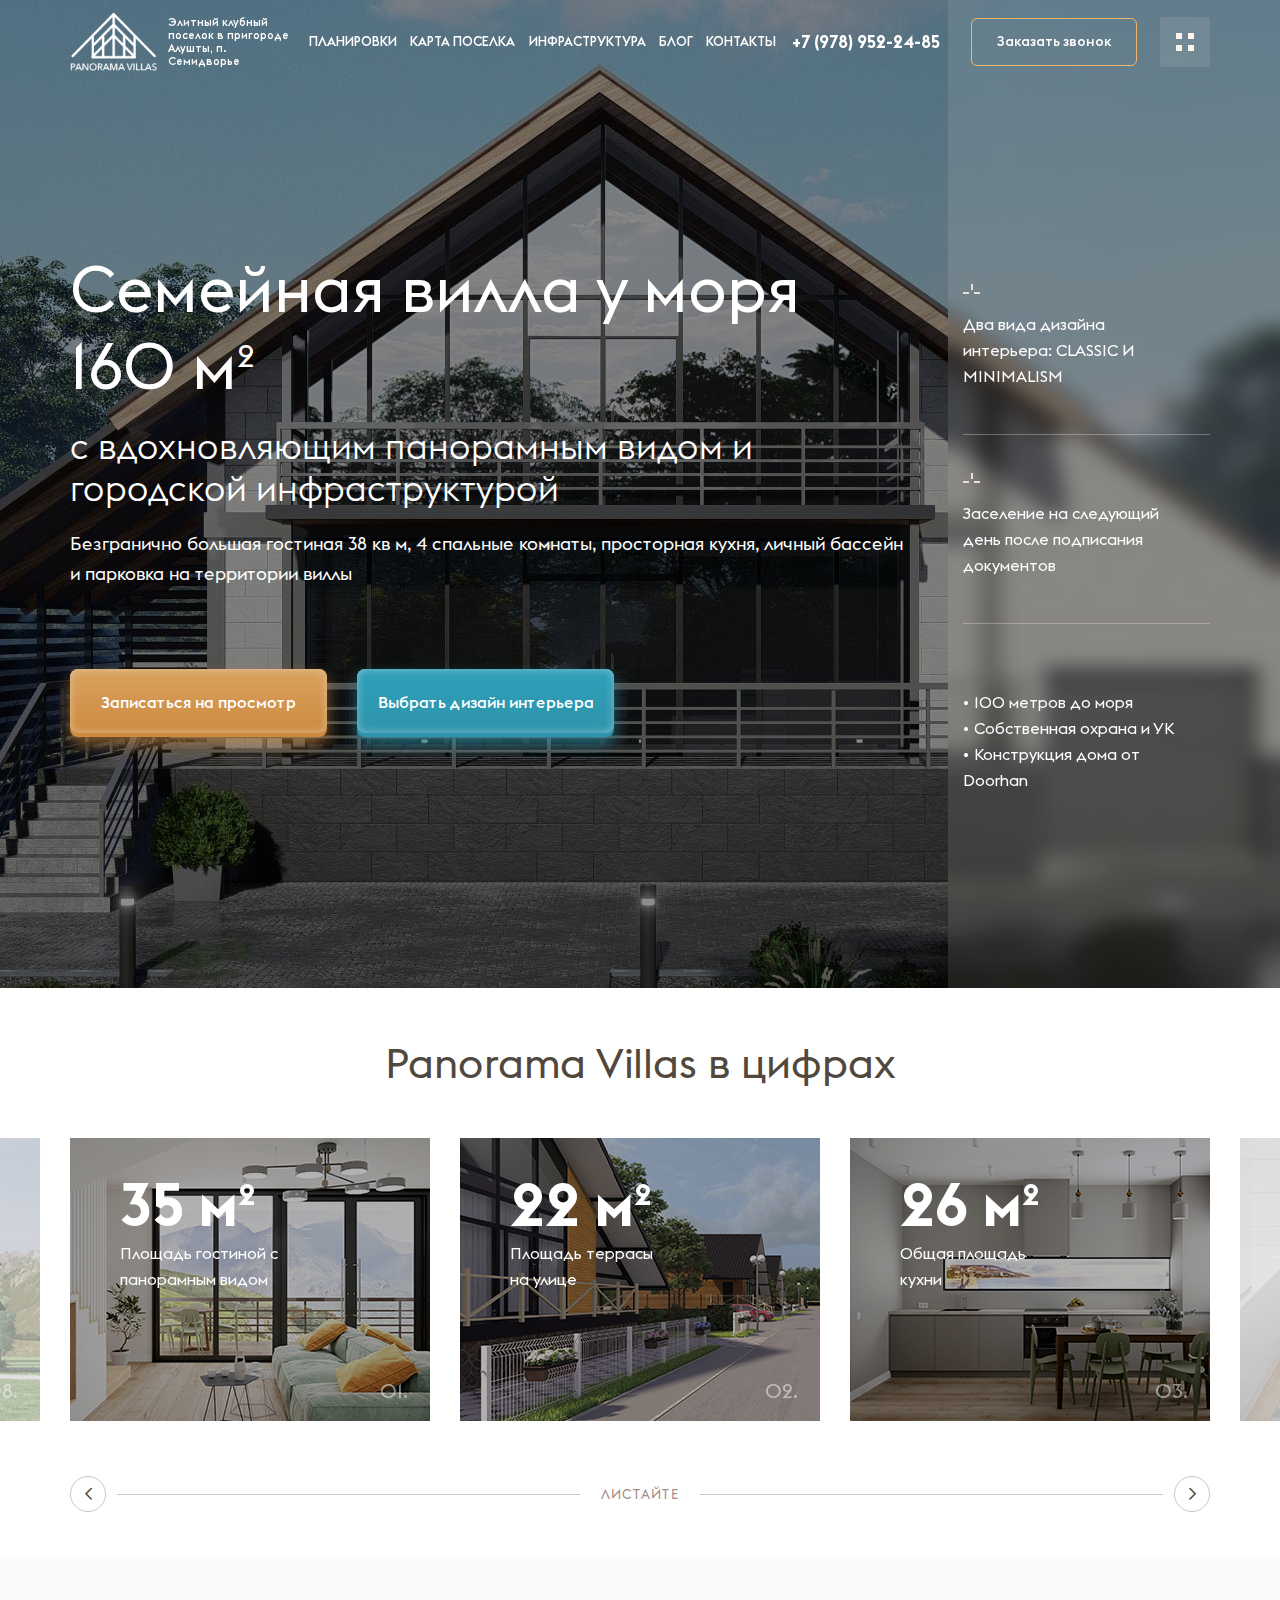
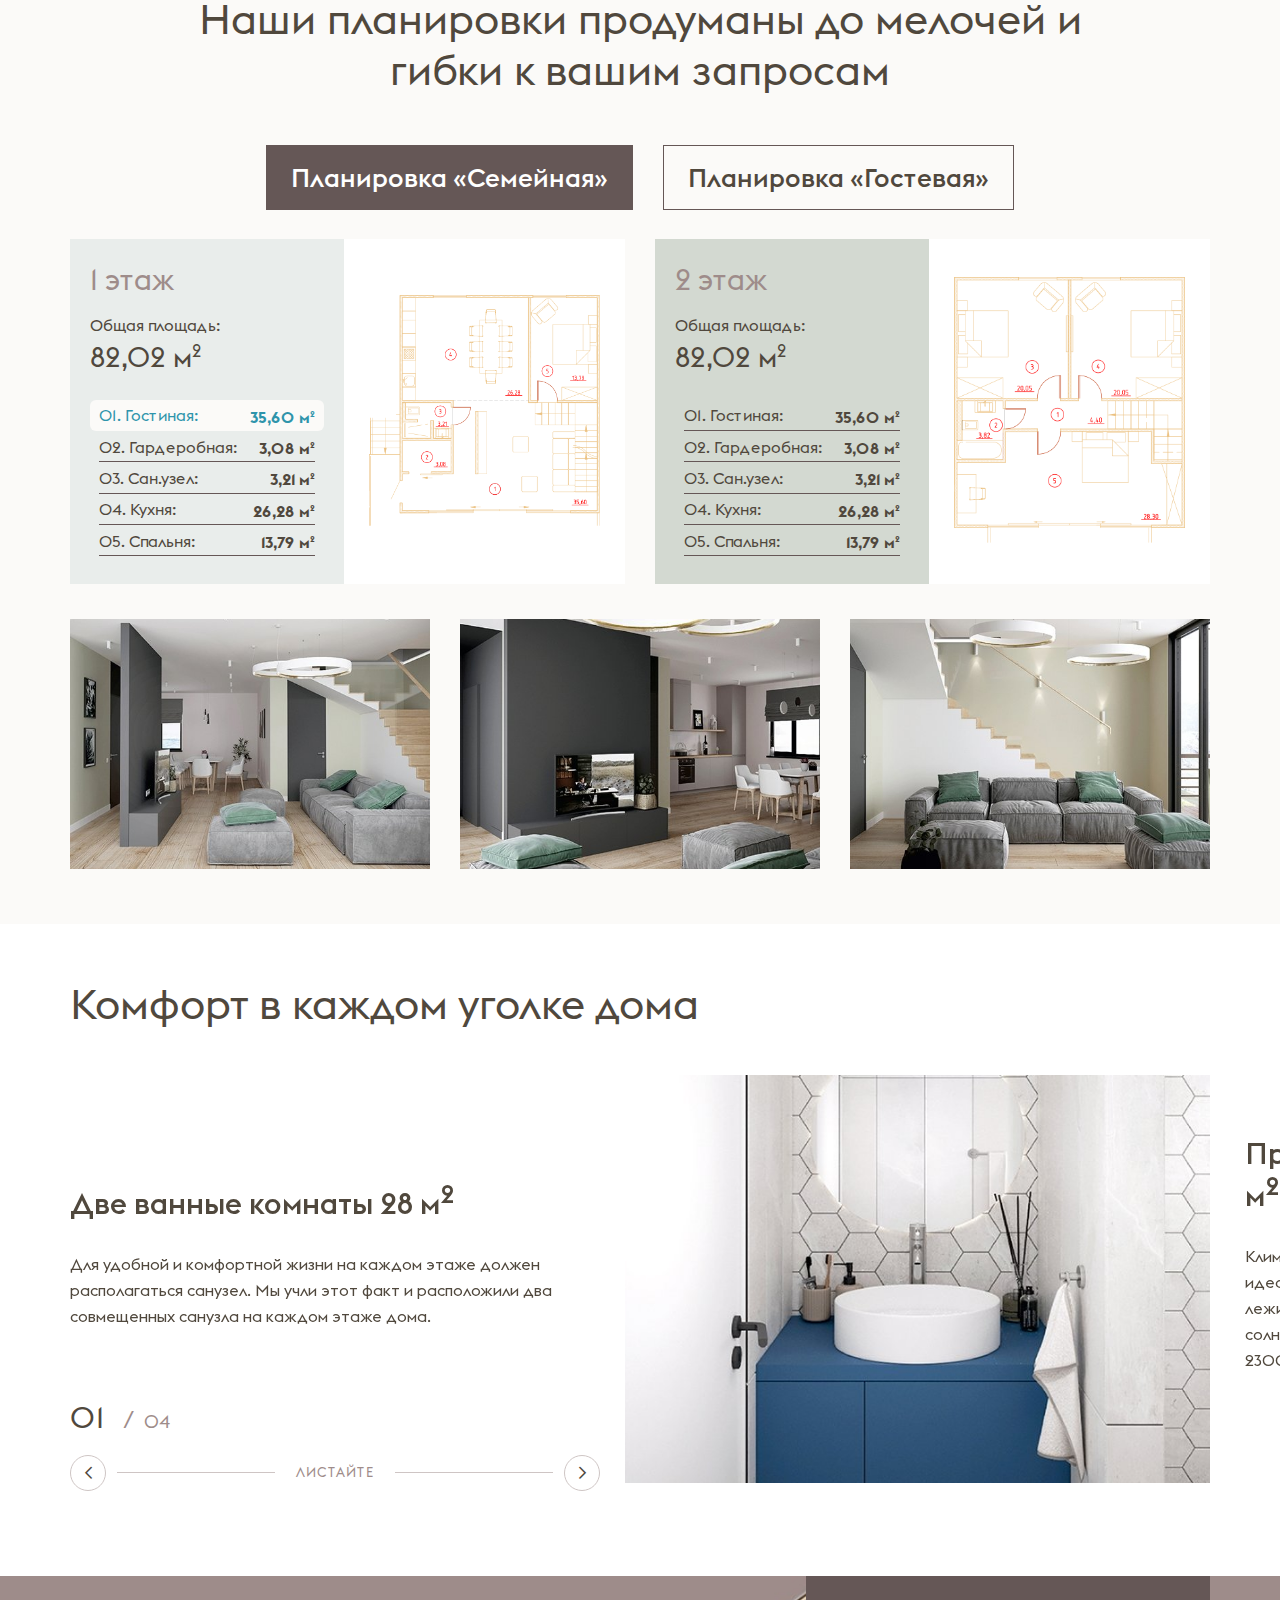
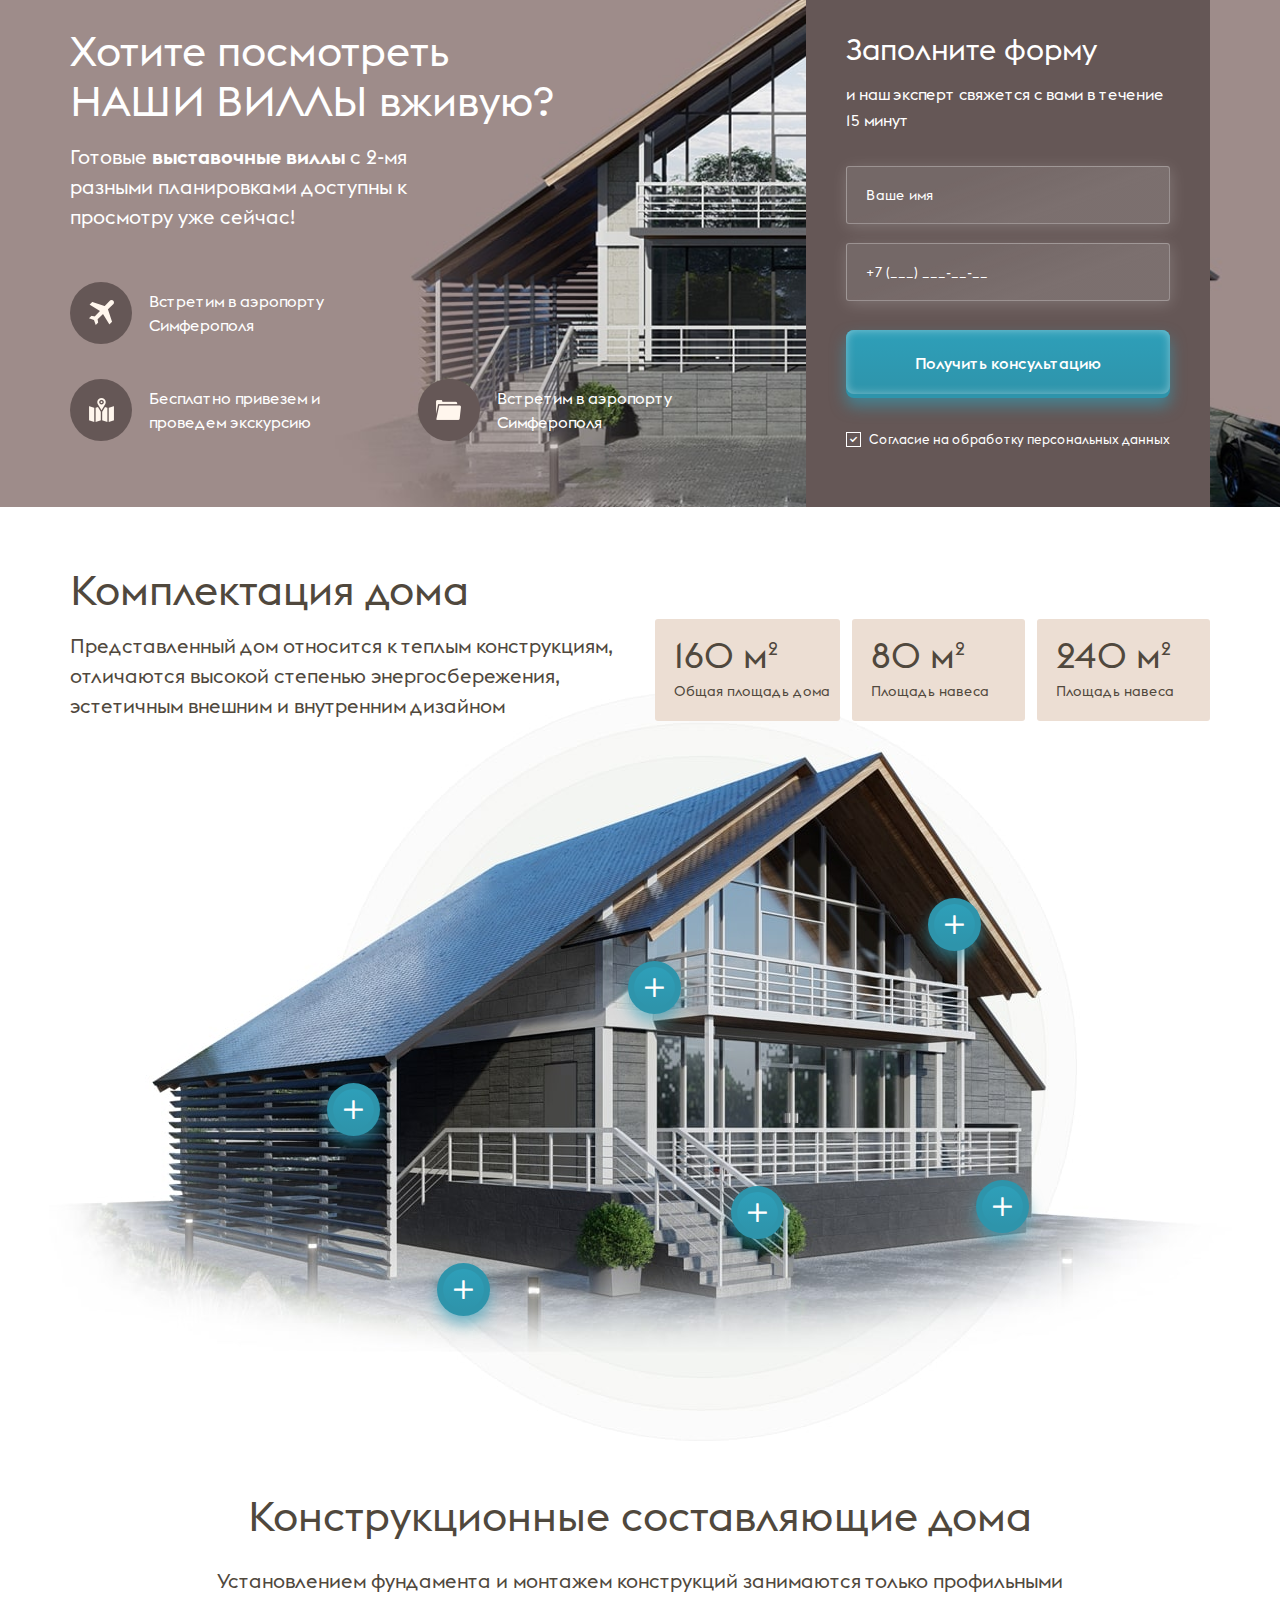
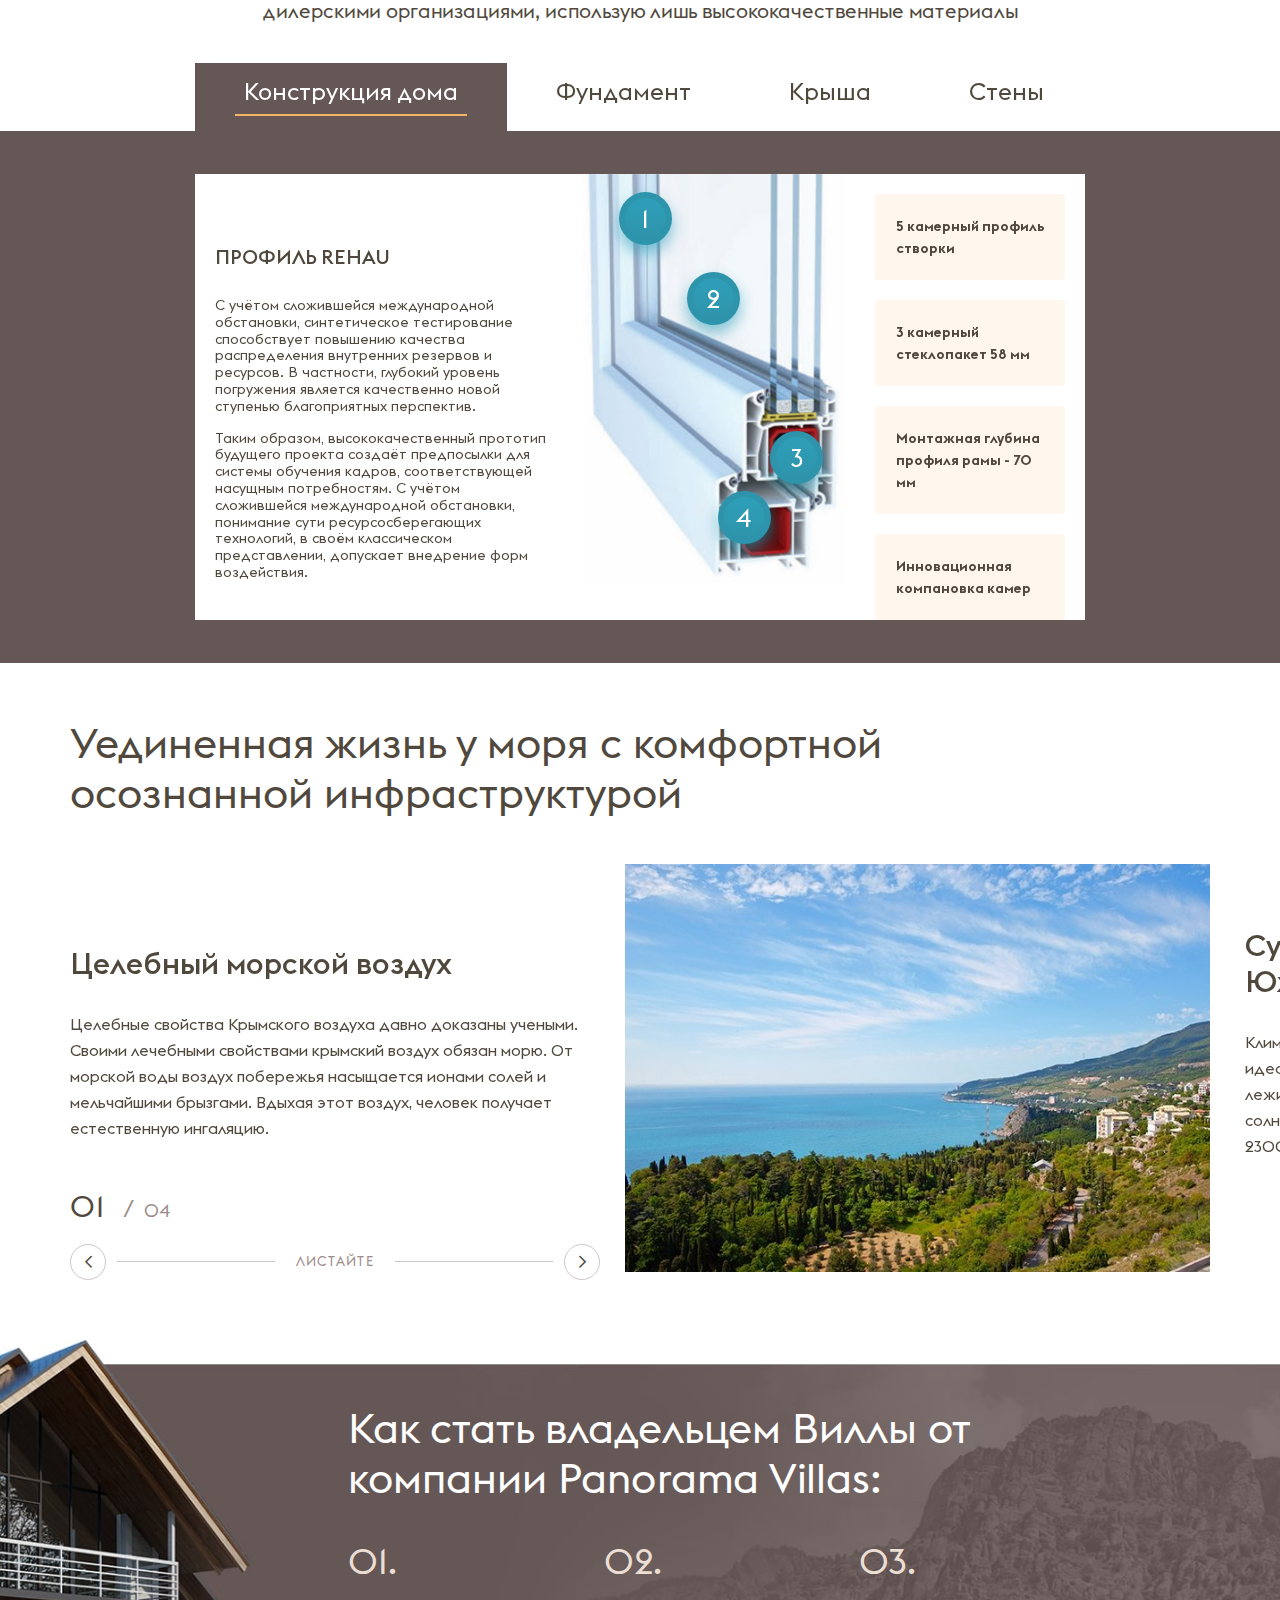
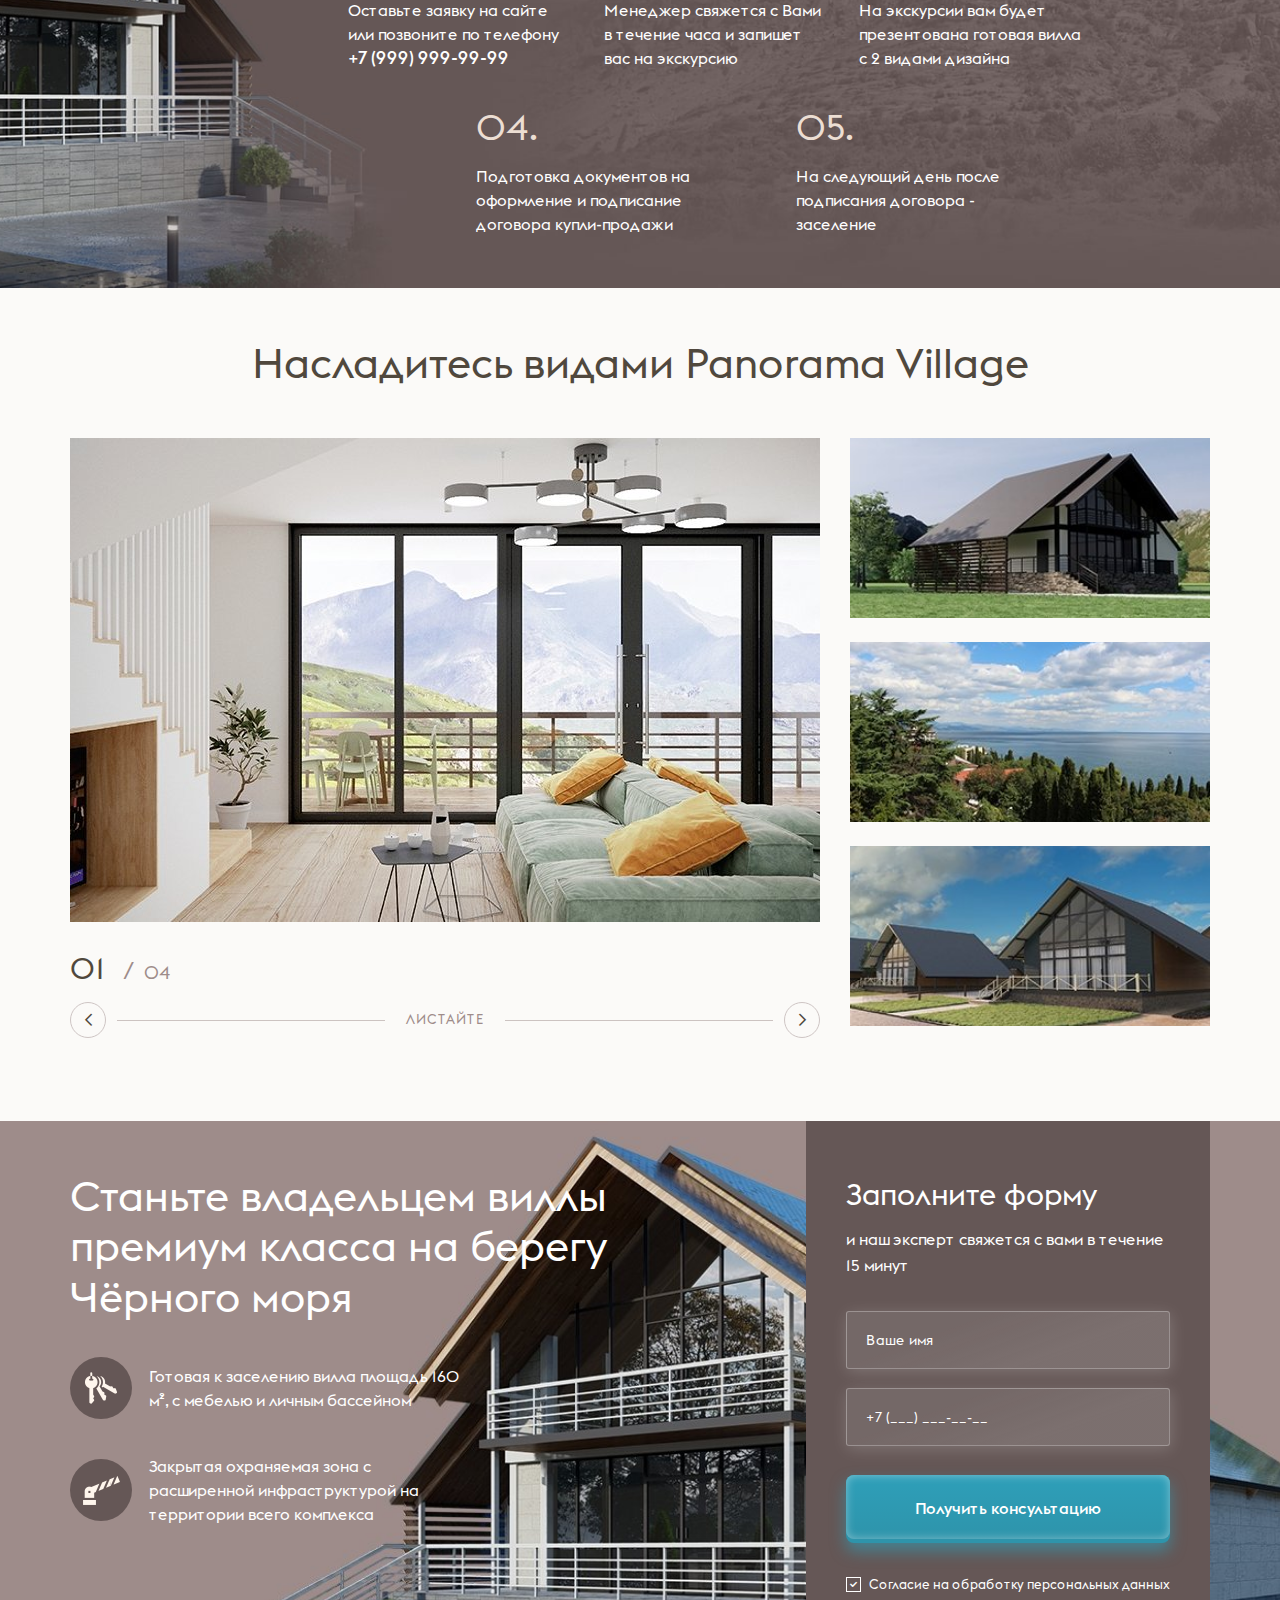
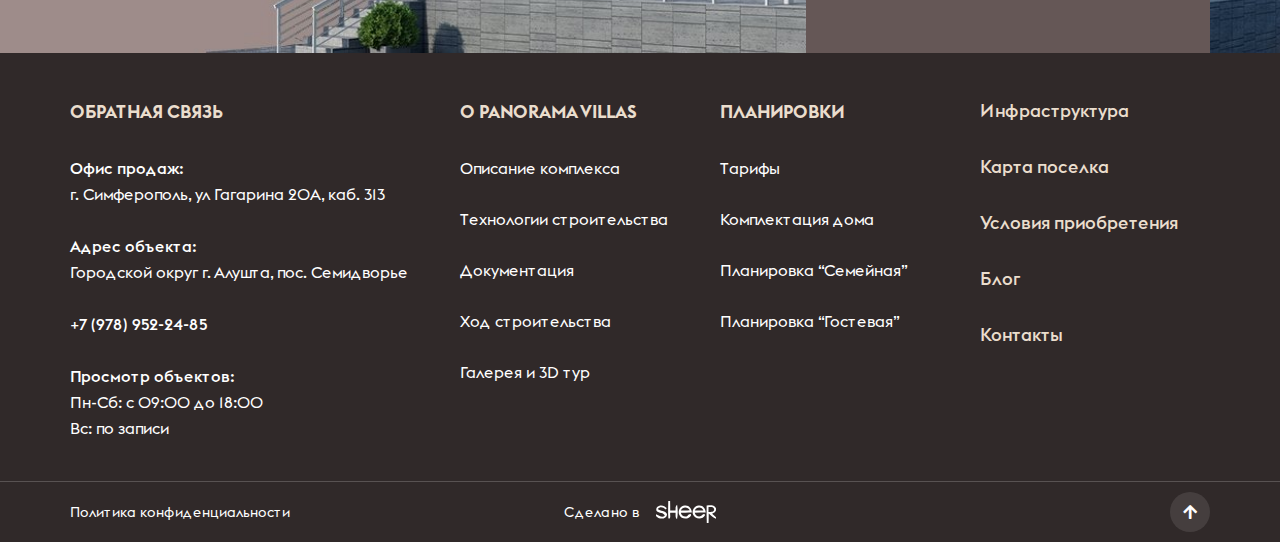
==== commit 5d8b8d79: "Add files via upload" ====
--- a/infrastructure.html
+++ b/infrastructure.html
@@ -19,8 +19,8 @@
 	<link rel="stylesheet" href="libs/slick-1.5.9/slick/slick.css" />
 	<link rel="stylesheet" href="libs/slick-1.5.9/slick/slick-theme.css" />
 	<link rel="stylesheet" href="css/fonts.css" />
-	<link rel="stylesheet" href="css/main.css?ver=1.4" />
-	<link rel="stylesheet" href="css/media.css?ver=1.4" />
+	<link rel="stylesheet" href="css/main.css?ver=1.6" />
+	<link rel="stylesheet" href="css/media.css?ver=1.6" />
 </head>
 <body>
 
@@ -38,7 +38,7 @@
 					<ul class="menu">
 						<li><a href="#">Планировки</a></li>
 						<li><a href="#">Карта поселка</a></li>
-						<li><a href="#">Инфраструктура</a></li>
+						<li><a href="#">Инфраструктура</a></li> 
 						<li><a href="#">Блог</a></li>
 						<li><a href="#">Контакты</a></li>
 					</ul>
@@ -988,7 +988,7 @@
 <script src="libs/countdown/jquery.countdown-ru.js"></script>
 <script src="libs/mask/jquery.maskedinput.js"></script>
 <script src="libs/jQueryFormStyler-master/jquery.formstyler.min.js"></script>
-<script src="js/common.js?ver=1.4"></script>
+<script src="js/common.js?ver=1.6"></script>
 <!-- Yandex.Metrika counter --><!-- /Yandex.Metrika counter -->
 <!-- Google Analytics counter --><!-- /Google Analytics counter -->
 </body>
--- a/css/media.css
+++ b/css/media.css
@@ -1587,6 +1587,20 @@
 	.unint-equipment__title sup {
 		font-size: 13px;
 	}
+	.nav-construction .slick-track {
+    display: flex !important;
+} 
+.nav-construction .slick-slide {
+    height: inherit !important;
+}
+.nav-construction__item {
+	display: flex;
+	min-height: 100%;
+	align-items: center;
+	justify-content: center;
+	text-align: center;
+	line-height: 22px;
+}
 }
 @media only screen and (max-width : 350px) {
 	.unint-equipment__title {
